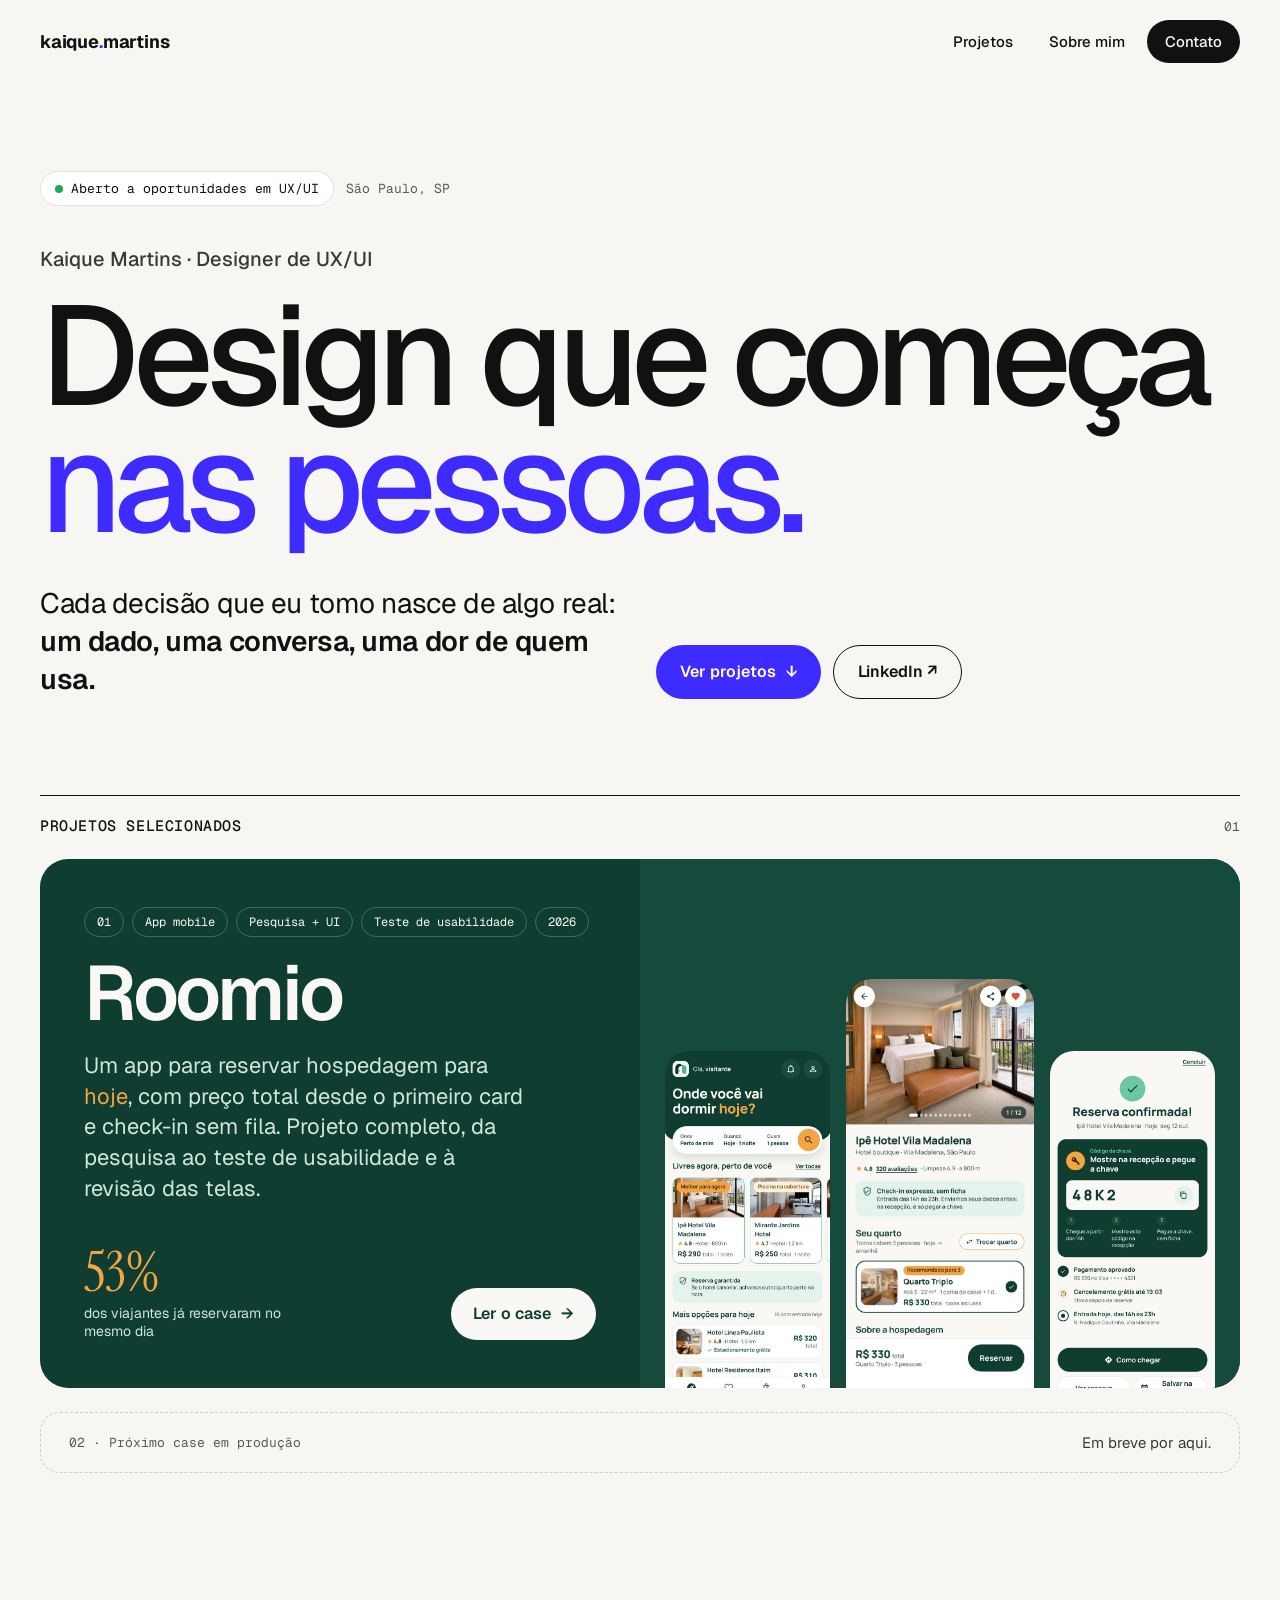
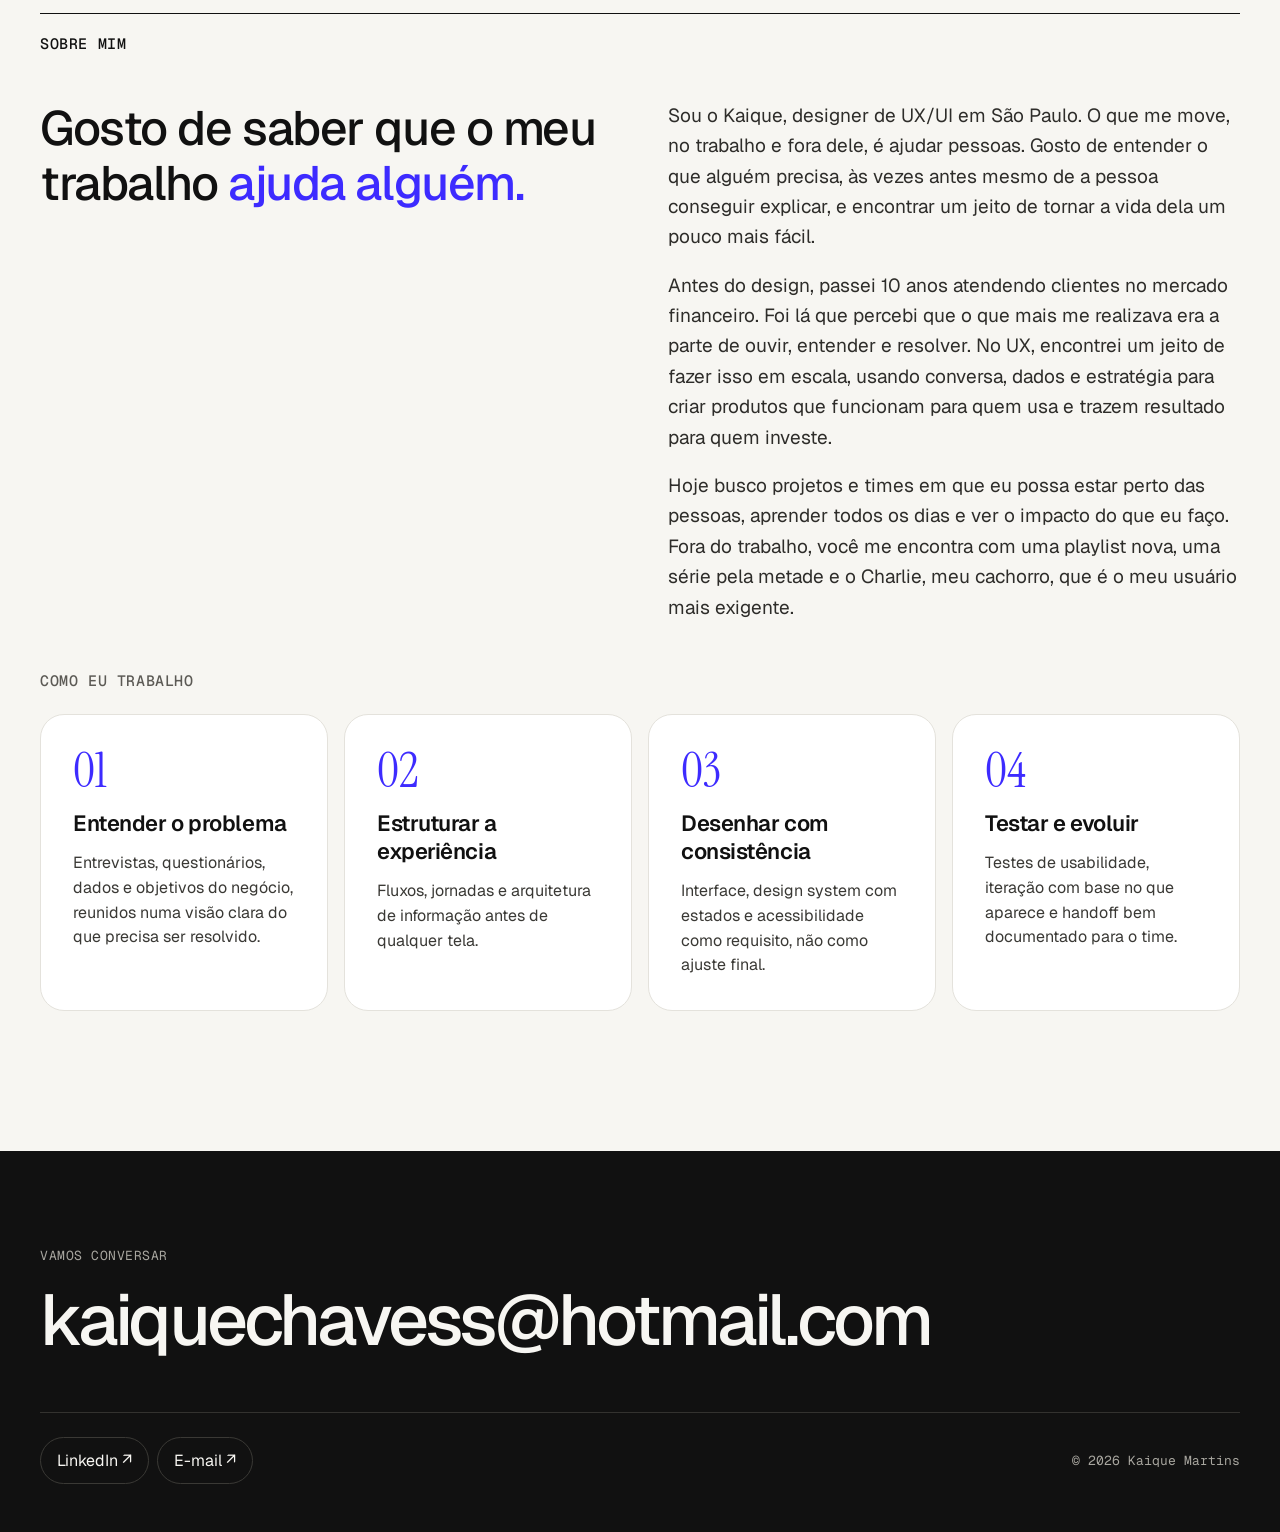
==== index.html @ 99b92dc2 "Tom mais profissional no case Roomio e no card do projeto Co-Authored-By: Claude Opus 5.5 <noreply@a" ====
<!doctype html>
<html lang="pt-BR">
<head>
<meta charset="utf-8">
<meta name="viewport" content="width=device-width, initial-scale=1">
<title>Kaique Martins — Designer de UX/UI</title>
<meta name="description" content="Portfólio de Kaique Martins, designer de UX/UI em São Paulo. Design que começa nas pessoas.">
<meta property="og:title" content="Kaique Martins — Designer de UX/UI">
<meta property="og:description" content="Portfólio de Kaique Martins, designer de UX/UI em São Paulo. Design que começa nas pessoas.">
<meta property="og:type" content="website">
<link rel="icon" href="favicon.svg" type="image/svg+xml">
<link rel="preconnect" href="https://fonts.googleapis.com">
<link href="https://fonts.googleapis.com/css2?family=Instrument+Serif:ital@0;1&amp;family=Geist:wght@400;500;600;700&amp;family=Geist+Mono:wght@400;500&amp;display=swap" rel="stylesheet">
<style>
html{scroll-behavior:smooth}body{margin:0;background:#F7F6F2}
html{scroll-behavior:smooth}a{color:#111111}a:hover{color:#3D2BFF}
@media (max-width:640px){
[style*="max-width: 1200px"]{padding-left:20px!important;padding-right:20px!important}
[style*="minmax("]{grid-template-columns:minmax(0,1fr)!important}
[style*="gap: 56px"]{gap:28px!important}
}
@media (max-width:640px){
section[style*="padding: 88px 32px 96px"]{padding-top:48px!important;padding-bottom:64px!important;gap:32px!important}
section[style*="padding: 140px 32px 0"]{padding-top:88px!important}
footer[style*="margin-top: 140px"]{margin-top:88px!important;padding:72px 20px 40px!important}
a[href="roomio.html"]>div:first-child{padding:32px 24px!important;gap:32px!important}
a[href="roomio.html"]>div:last-child{min-height:0!important;padding:32px 12px 0!important;gap:8px!important}
a[href="roomio.html"]>div:last-child img{width:31%!important;max-width:none!important;border-radius:18px 18px 0 0!important}
a[href="roomio.html"]>div:last-child img:nth-child(2){width:35%!important}
a[href^="mailto"][style*="clamp(30px"]{font-size:clamp(18px,5.8vw,40px)!important;overflow-wrap:normal!important;word-break:normal!important}
ol>li[style*="padding: 32px"]{padding:24px!important}
}
</style>
</head>
<body>
<div style="font-family: 'Geist', system-ui, sans-serif; color: #111111; background: #F7F6F2; min-height: 100vh">

<header style="max-width: 1200px; margin: 0 auto; padding: 20px 32px; display: flex; flex-wrap: wrap; gap: 16px; justify-content: space-between; align-items: center">
<a href="#" style="text-decoration: none; font-weight: 700; font-size: 18px; letter-spacing: -0.01em">kaique<span style="color: #3D2BFF">.</span>martins</a>
<nav aria-label="Principal" style="display: flex; flex-wrap: wrap; gap: 8px; font-size: 15px; font-weight: 500">
<a href="#projetos" style="text-decoration: none; padding: 12px 14px">Projetos</a>
<a href="#sobre" style="text-decoration: none; padding: 12px 14px">Sobre mim</a>
<a href="#contato" style="text-decoration: none; padding: 12px 18px; border-radius: 999px; background: #111111; color: #F7F6F2">Contato</a>
</nav>
</header>

<section style="max-width: 1200px; margin: 0 auto; padding: 88px 32px 96px; display: flex; flex-direction: column; gap: 40px">
<div style="display: flex; flex-wrap: wrap; gap: 12px; align-items: center">
<span style="display: inline-flex; align-items: center; gap: 8px; font-family: 'Geist Mono', monospace; font-size: 13px; padding: 8px 14px; border-radius: 999px; background: #FFFFFF; border: 1px solid #E4E2DC"><span aria-hidden="true" style="width: 8px; height: 8px; border-radius: 50%; background: #1FA45B"></span>Aberto a oportunidades em UX/UI</span>
<span style="font-family: 'Geist Mono', monospace; font-size: 13px; color: #5C5A55">São Paulo, SP</span>
</div>
<div style="display: flex; flex-direction: column; gap: 20px">
<p style="margin: 0; font-size: 20px; font-weight: 500; color: #3A3935">Kaique Martins · Designer de UX/UI</p>
<h1 style="margin: 0; font-weight: 500; font-size: clamp(60px, 11vw, 156px); line-height: 0.9; letter-spacing: -0.055em">Design que começa <span style="color: #3D2BFF">nas pessoas.</span></h1>
</div>
<div style="display: grid; grid-template-columns: repeat(auto-fit, minmax(300px, 1fr)); gap: 32px; align-items: end">
<p style="margin: 0; font-size: clamp(22px, 2.2vw, 28px); line-height: 1.35; letter-spacing: -0.015em; color: #111111; max-width: 640px">Cada decisão que eu tomo nasce de algo real: <strong style="font-weight: 600">um dado, uma conversa, uma dor de quem usa.</strong></p>
<div style="display: flex; flex-wrap: wrap; gap: 12px; justify-content: flex-start">
<a href="#projetos" style="display: inline-flex; align-items: center; gap: 10px; min-height: 52px; padding: 0 24px; border-radius: 999px; background: #3D2BFF; color: #FFFFFF; text-decoration: none; font-weight: 600">Ver projetos <span aria-hidden="true">↓</span></a>
<a href="https://www.linkedin.com/in/kaique-martinss" target="_blank" rel="noopener" style="display: inline-flex; align-items: center; min-height: 52px; padding: 0 24px; border-radius: 999px; border: 1px solid #111111; text-decoration: none; font-weight: 600">LinkedIn ↗</a>
</div>
</div>
</section>

<section id="projetos" style="max-width: 1200px; margin: 0 auto; padding: 0 32px; display: flex; flex-direction: column; gap: 24px">
<div style="display: flex; flex-wrap: wrap; gap: 16px; justify-content: space-between; align-items: baseline; border-top: 1px solid #111111; padding-top: 20px">
<h2 style="margin: 0; font-size: 15px; font-family: 'Geist Mono', monospace; font-weight: 500; letter-spacing: 0.04em; text-transform: uppercase">Projetos selecionados</h2>
<span style="font-family: 'Geist Mono', monospace; font-size: 13px; color: #5C5A55">01</span>
</div>

<a href="roomio.html" aria-label="Abrir estudo de caso do Roomio" style="display: grid; grid-template-columns: repeat(auto-fit, minmax(320px, 1fr)); gap: 0; text-decoration: none; color: #FAF8F4; background: #0F3D32; border-radius: 28px; overflow: hidden">
<div style="padding: 48px 44px; display: flex; flex-direction: column; justify-content: space-between; gap: 40px">
<div style="display: flex; flex-direction: column; gap: 20px">
<div style="display: flex; flex-wrap: wrap; gap: 8px; font-family: 'Geist Mono', monospace; font-size: 12px">
<span style="padding: 6px 12px; border-radius: 999px; border: 1px solid #3F6E61">01</span>
<span style="padding: 6px 12px; border-radius: 999px; border: 1px solid #3F6E61">App mobile</span>
<span style="padding: 6px 12px; border-radius: 999px; border: 1px solid #3F6E61">Pesquisa + UI</span>
<span style="padding: 6px 12px; border-radius: 999px; border: 1px solid #3F6E61">Teste de usabilidade</span>
<span style="padding: 6px 12px; border-radius: 999px; border: 1px solid #3F6E61">2026</span>
</div>
<h3 style="margin: 0; font-size: clamp(48px, 6vw, 80px); font-weight: 600; letter-spacing: -0.04em; line-height: 0.95">Roomio</h3>
<p style="margin: 0; font-size: 22px; line-height: 1.4; color: #CFE6DC; max-width: 440px">Um app para reservar hospedagem para <span style="color: #F2A541">hoje</span>, com preço total desde o primeiro card e check-in sem fila. Projeto completo, da pesquisa ao teste de usabilidade e à revisão das telas.</p>
</div>
<div style="display: flex; flex-wrap: wrap; gap: 32px; align-items: flex-end; justify-content: space-between">
<div style="display: flex; flex-direction: column; gap: 4px"><span style="font-family: 'Instrument Serif', Georgia, serif; font-size: 56px; line-height: 1; color: #F2A541">53%</span><span style="font-size: 14px; color: #CFE6DC; max-width: 200px">dos viajantes já reservaram no mesmo dia</span></div>
<span style="display: inline-flex; align-items: center; gap: 10px; min-height: 52px; padding: 0 22px; border-radius: 999px; background: #FAF8F4; color: #0F3D32; font-weight: 600">Ler o case <span aria-hidden="true">→</span></span>
</div>
</div>
<div style="background: #164A3D; padding: 40px 24px 0; display: flex; gap: 16px; justify-content: center; align-items: flex-end; min-height: 460px">
<img src="assets/v3/home.jpg" alt="" style="width: 30%; max-width: 180px; aspect-ratio: 248 / 540; object-fit: cover; object-position: top; border-radius: 24px 24px 0 0; transform: translateY(24px)">
<img src="assets/v3/detalhe-topo.jpg" alt="" style="width: 34%; max-width: 210px; aspect-ratio: 248 / 540; object-fit: cover; object-position: top; border-radius: 26px 26px 0 0">
<img src="assets/v3/confirmada.jpg" alt="" style="width: 30%; max-width: 180px; aspect-ratio: 248 / 540; object-fit: cover; object-position: top; border-radius: 24px 24px 0 0; transform: translateY(24px)">
</div>
</a>

<div style="display: flex; flex-wrap: wrap; gap: 16px; justify-content: space-between; align-items: center; border: 1px dashed #CFCCC3; border-radius: 20px; padding: 20px 28px">
<span style="font-family: 'Geist Mono', monospace; font-size: 13px; color: #5C5A55">02 · Próximo case em produção</span>
<span style="font-size: 15px; color: #3A3935">Em breve por aqui.</span>
</div>
</section>

<section id="sobre" style="max-width: 1200px; margin: 0 auto; padding: 140px 32px 0; display: flex; flex-direction: column; gap: 48px">
<div style="display: flex; flex-wrap: wrap; gap: 16px; justify-content: space-between; align-items: baseline; border-top: 1px solid #111111; padding-top: 20px">
<h2 style="margin: 0; font-size: 15px; font-family: 'Geist Mono', monospace; font-weight: 500; letter-spacing: 0.04em; text-transform: uppercase">Sobre mim</h2>
</div>
<div style="display: grid; grid-template-columns: repeat(auto-fit, minmax(320px, 1fr)); gap: 56px; align-items: start">
<p style="margin: 0; font-size: clamp(30px, 3.8vw, 48px); line-height: 1.15; letter-spacing: -0.03em; font-weight: 500">Gosto de saber que o meu trabalho <span style="color: #3D2BFF">ajuda alguém.</span></p>
<div style="display: flex; flex-direction: column; gap: 18px; font-size: 19px; line-height: 1.6; color: #2E2D2A">
<p style="margin: 0">Sou o Kaique, designer de UX/UI em São Paulo. O que me move, no trabalho e fora dele, é ajudar pessoas. Gosto de entender o que alguém precisa, às vezes antes mesmo de a pessoa conseguir explicar, e encontrar um jeito de tornar a vida dela um pouco mais fácil.</p>
<p style="margin: 0">Antes do design, passei 10 anos atendendo clientes no mercado financeiro. Foi lá que percebi que o que mais me realizava era a parte de ouvir, entender e resolver. No UX, encontrei um jeito de fazer isso em escala, usando conversa, dados e estratégia para criar produtos que funcionam para quem usa e trazem resultado para quem investe.</p>
<p style="margin: 0">Hoje busco projetos e times em que eu possa estar perto das pessoas, aprender todos os dias e ver o impacto do que eu faço. Fora do trabalho, você me encontra com uma playlist nova, uma série pela metade e o Charlie, meu cachorro, que é o meu usuário mais exigente.</p>
</div>
</div>
<div style="display: flex; flex-direction: column; gap: 24px">
<h3 style="margin: 0; font-size: 15px; font-family: 'Geist Mono', monospace; font-weight: 500; letter-spacing: 0.04em; text-transform: uppercase; color: #5C5A55">Como eu trabalho</h3>
<ol style="margin: 0; padding: 0; list-style: none; display: grid; grid-template-columns: repeat(auto-fit, minmax(240px, 1fr)); gap: 16px">
<li style="background: #FFFFFF; border: 1px solid #E4E2DC; border-radius: 24px; padding: 32px; display: flex; flex-direction: column; gap: 14px">
<span style="font-family: 'Instrument Serif', Georgia, serif; font-size: 48px; line-height: 1; color: #3D2BFF">01</span>
<h3 style="margin: 0; font-size: 22px; font-weight: 600; letter-spacing: -0.02em">Entender o problema</h3>
<p style="margin: 0; color: #3A3935; line-height: 1.55">Entrevistas, questionários, dados e objetivos do negócio, reunidos numa visão clara do que precisa ser resolvido.</p>
</li>
<li style="background: #FFFFFF; border: 1px solid #E4E2DC; border-radius: 24px; padding: 32px; display: flex; flex-direction: column; gap: 14px">
<span style="font-family: 'Instrument Serif', Georgia, serif; font-size: 48px; line-height: 1; color: #3D2BFF">02</span>
<h3 style="margin: 0; font-size: 22px; font-weight: 600; letter-spacing: -0.02em">Estruturar a experiência</h3>
<p style="margin: 0; color: #3A3935; line-height: 1.55">Fluxos, jornadas e arquitetura de informação antes de qualquer tela.</p>
</li>
<li style="background: #FFFFFF; border: 1px solid #E4E2DC; border-radius: 24px; padding: 32px; display: flex; flex-direction: column; gap: 14px">
<span style="font-family: 'Instrument Serif', Georgia, serif; font-size: 48px; line-height: 1; color: #3D2BFF">03</span>
<h3 style="margin: 0; font-size: 22px; font-weight: 600; letter-spacing: -0.02em">Desenhar com consistência</h3>
<p style="margin: 0; color: #3A3935; line-height: 1.55">Interface, design system com estados e acessibilidade como requisito, não como ajuste final.</p>
</li>
<li style="background: #FFFFFF; border: 1px solid #E4E2DC; border-radius: 24px; padding: 32px; display: flex; flex-direction: column; gap: 14px">
<span style="font-family: 'Instrument Serif', Georgia, serif; font-size: 48px; line-height: 1; color: #3D2BFF">04</span>
<h3 style="margin: 0; font-size: 22px; font-weight: 600; letter-spacing: -0.02em">Testar e evoluir</h3>
<p style="margin: 0; color: #3A3935; line-height: 1.55">Testes de usabilidade, iteração com base no que aparece e handoff bem documentado para o time.</p>
</li>
</ol>
</div>
</section>

<footer id="contato" style="margin-top: 140px; background: #111111; color: #F7F6F2; padding: 96px 32px 48px">
<div style="max-width: 1200px; margin: 0 auto; display: flex; flex-direction: column; gap: 56px">
<div style="display: flex; flex-direction: column; gap: 20px">
<span style="font-family: 'Geist Mono', monospace; font-size: 13px; color: #A8A69F; text-transform: uppercase; letter-spacing: 0.04em">Vamos conversar</span>
<a href="mailto:kaiquechavess@hotmail.com" style="color: #F7F6F2; text-decoration: none; font-size: clamp(30px, 5.6vw, 76px); font-weight: 500; letter-spacing: -0.045em; line-height: 1; overflow-wrap: anywhere">kaiquechavess@hotmail.com</a>
</div>
<div style="display: flex; flex-wrap: wrap; gap: 24px; justify-content: space-between; align-items: center; border-top: 1px solid #33322F; padding-top: 24px">
<nav aria-label="Redes" style="display: flex; flex-wrap: wrap; gap: 8px">
<a href="https://www.linkedin.com/in/kaique-martinss" target="_blank" rel="noopener" style="color: #F7F6F2; text-decoration: none; padding: 12px 16px; border: 1px solid #3A3935; border-radius: 999px">LinkedIn ↗</a>
<a href="mailto:kaiquechavess@hotmail.com" style="color: #F7F6F2; text-decoration: none; padding: 12px 16px; border: 1px solid #3A3935; border-radius: 999px">E-mail ↗</a>
</nav>
<span style="font-family: 'Geist Mono', monospace; font-size: 13px; color: #A8A69F">© 2026 Kaique Martins</span>
</div>
</div>
</footer>
</div>
</body>
</html>
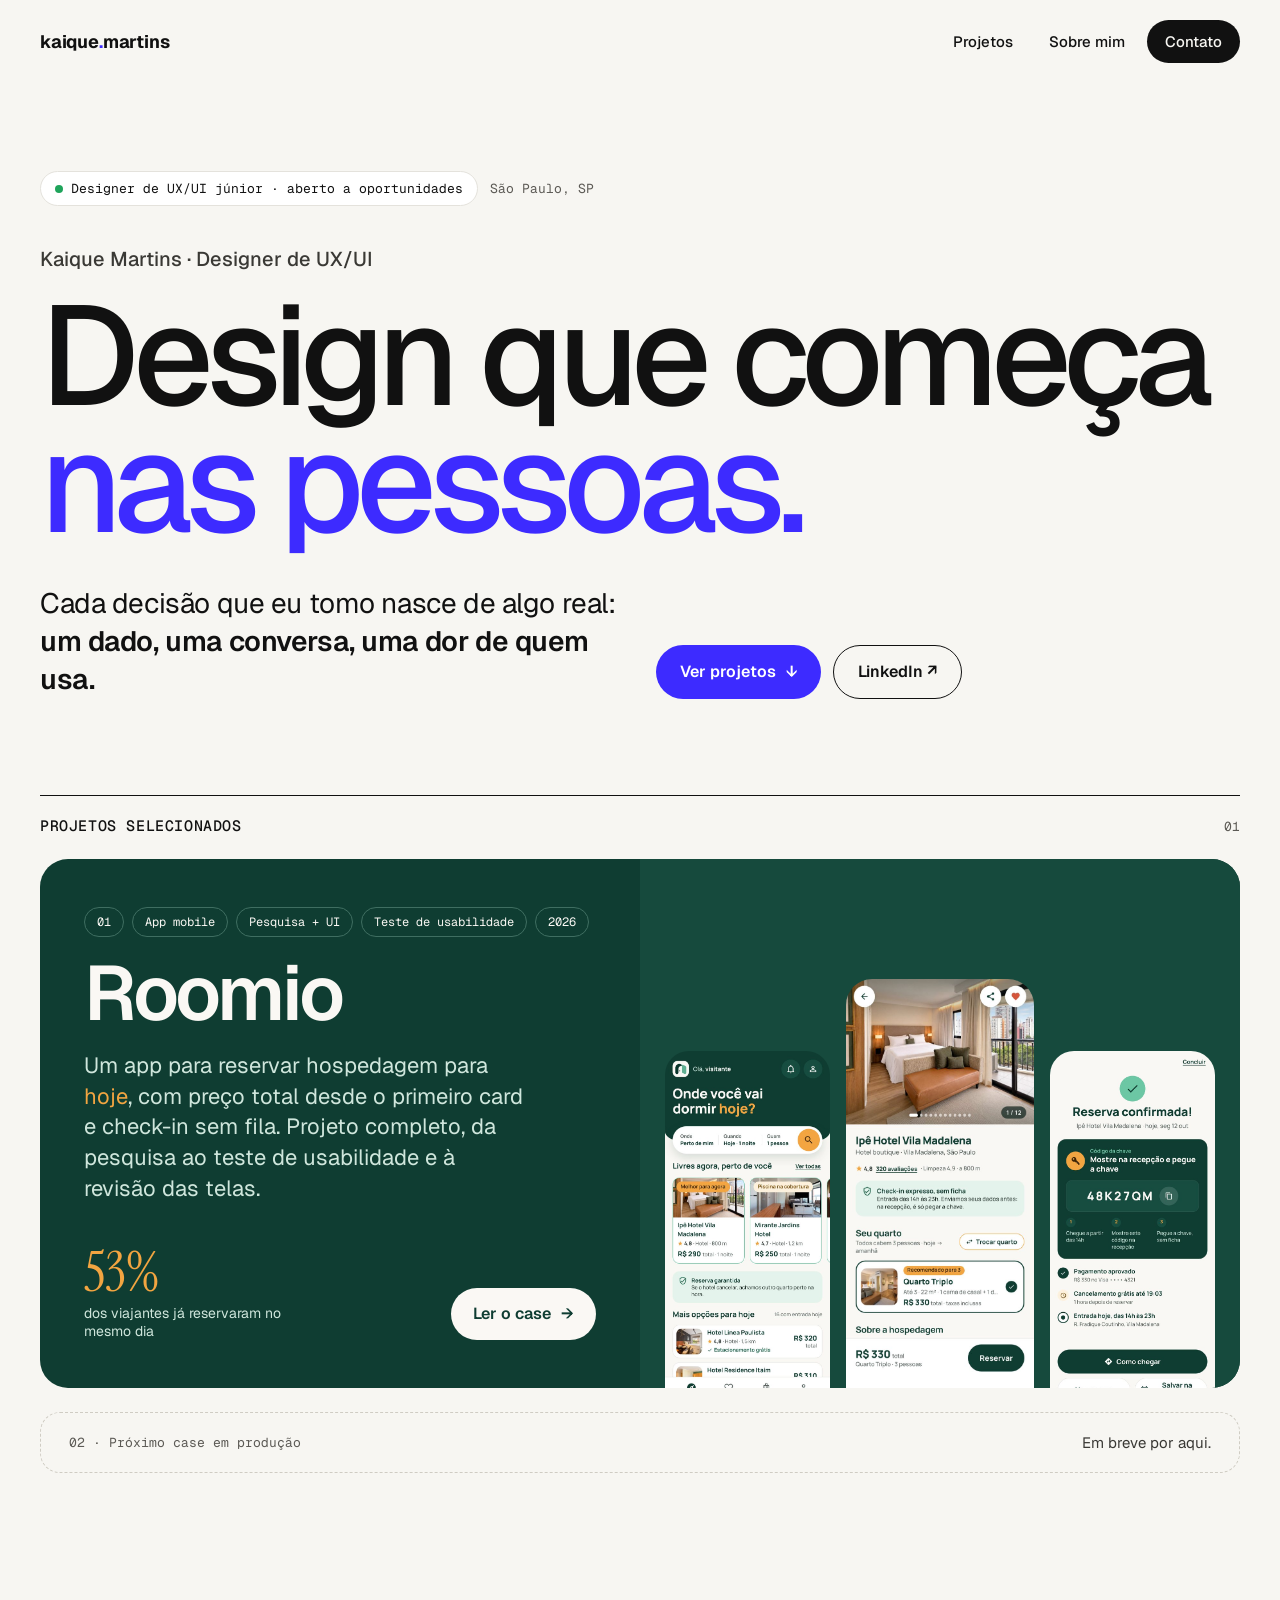
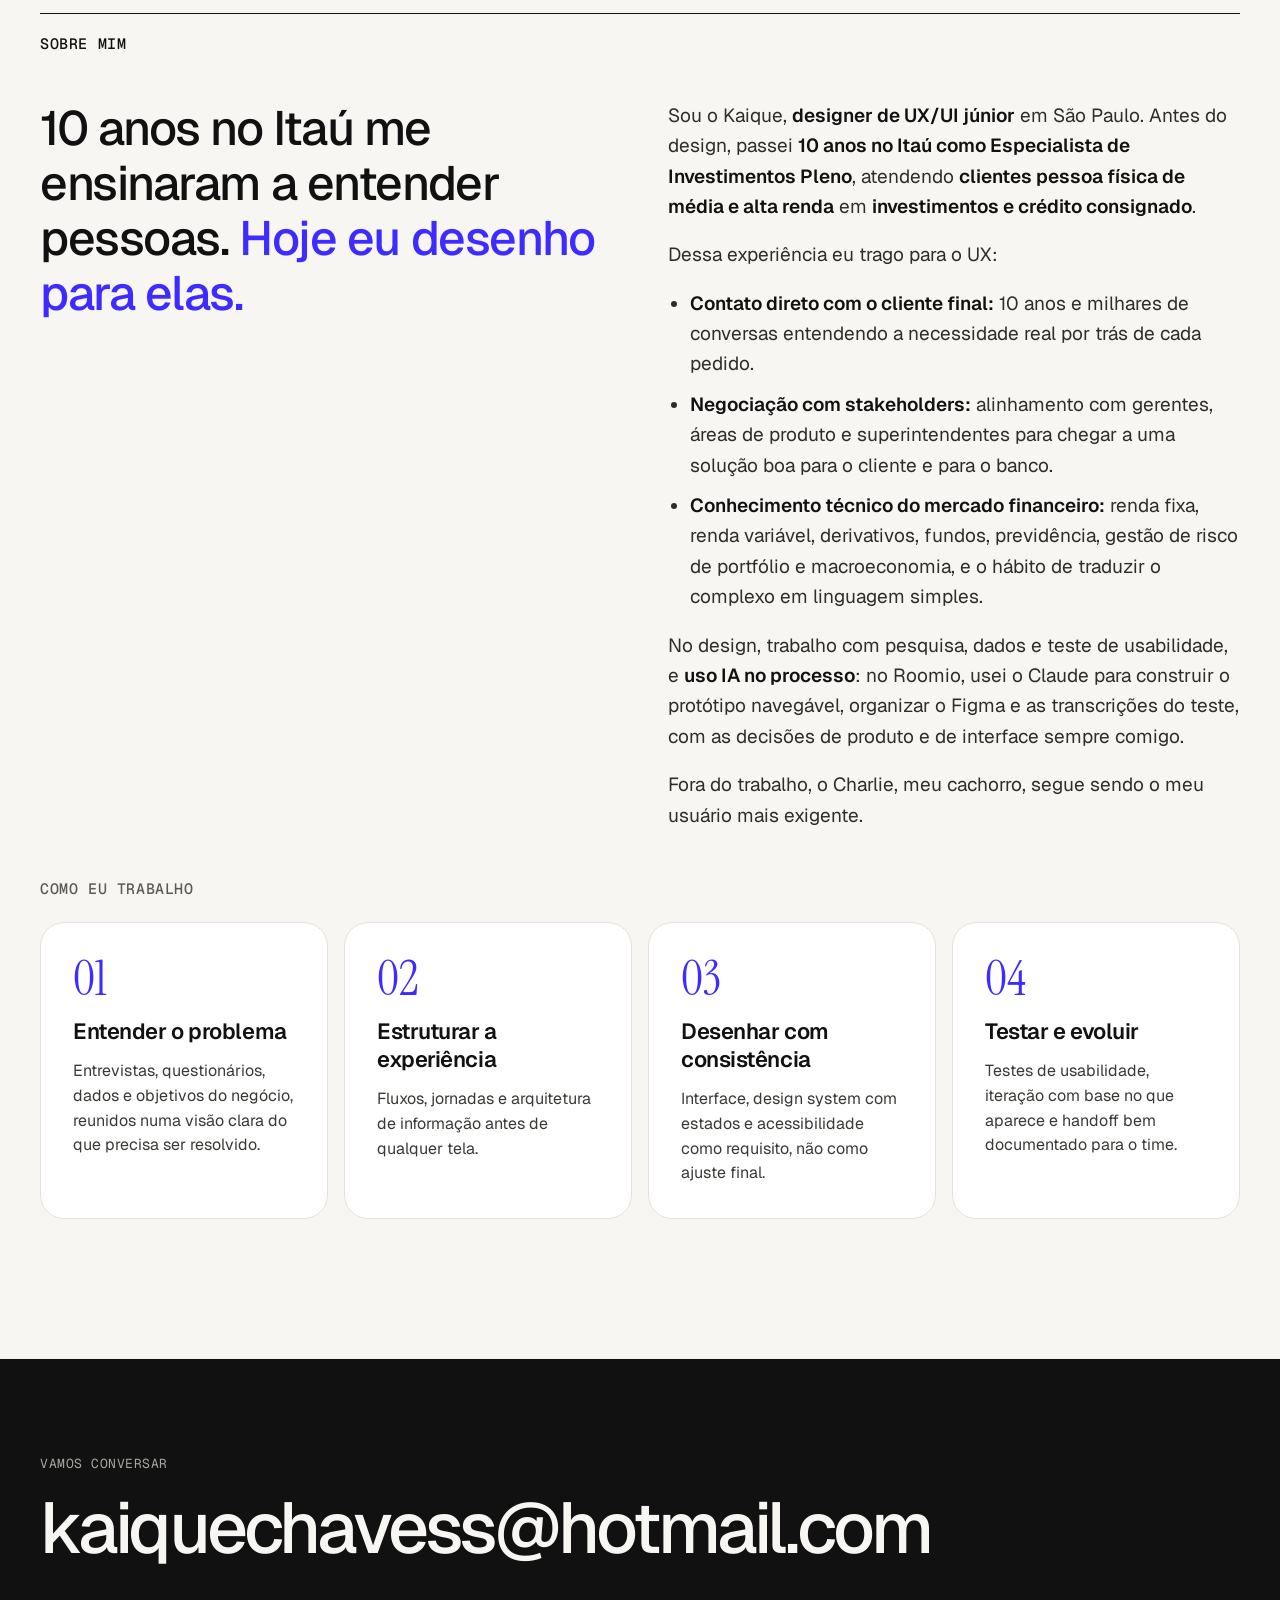
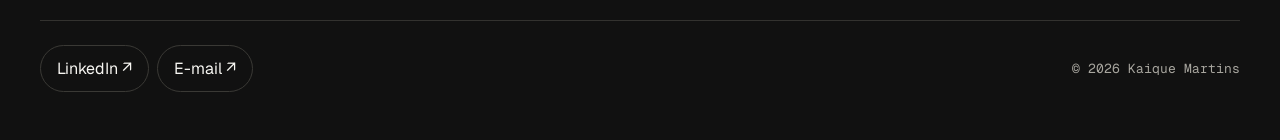
==== commit 0fa7b1d7: "Atualiza Sobre mim e adiciona seção de IA no case do Roomio Aplica o feedback do UX Lead: perfil jún" ====
--- a/index.html
+++ b/index.html
@@ -46,7 +46,7 @@
 
 <section style="max-width: 1200px; margin: 0 auto; padding: 88px 32px 96px; display: flex; flex-direction: column; gap: 40px">
 <div style="display: flex; flex-wrap: wrap; gap: 12px; align-items: center">
-<span style="display: inline-flex; align-items: center; gap: 8px; font-family: 'Geist Mono', monospace; font-size: 13px; padding: 8px 14px; border-radius: 999px; background: #FFFFFF; border: 1px solid #E4E2DC"><span aria-hidden="true" style="width: 8px; height: 8px; border-radius: 50%; background: #1FA45B"></span>Aberto a oportunidades em UX/UI</span>
+<span style="display: inline-flex; align-items: center; gap: 8px; font-family: 'Geist Mono', monospace; font-size: 13px; padding: 8px 14px; border-radius: 999px; background: #FFFFFF; border: 1px solid #E4E2DC"><span aria-hidden="true" style="width: 8px; height: 8px; border-radius: 50%; background: #1FA45B"></span>Designer de UX/UI júnior · aberto a oportunidades</span>
 <span style="font-family: 'Geist Mono', monospace; font-size: 13px; color: #5C5A55">São Paulo, SP</span>
 </div>
 <div style="display: flex; flex-direction: column; gap: 20px">
@@ -104,11 +104,17 @@
 <h2 style="margin: 0; font-size: 15px; font-family: 'Geist Mono', monospace; font-weight: 500; letter-spacing: 0.04em; text-transform: uppercase">Sobre mim</h2>
 </div>
 <div style="display: grid; grid-template-columns: repeat(auto-fit, minmax(320px, 1fr)); gap: 56px; align-items: start">
-<p style="margin: 0; font-size: clamp(30px, 3.8vw, 48px); line-height: 1.15; letter-spacing: -0.03em; font-weight: 500">Gosto de saber que o meu trabalho <span style="color: #3D2BFF">ajuda alguém.</span></p>
+<p style="margin: 0; font-size: clamp(30px, 3.8vw, 48px); line-height: 1.15; letter-spacing: -0.03em; font-weight: 500">10 anos no Itaú me ensinaram a entender pessoas. <span style="color: #3D2BFF">Hoje eu desenho para elas.</span></p>
 <div style="display: flex; flex-direction: column; gap: 18px; font-size: 19px; line-height: 1.6; color: #2E2D2A">
-<p style="margin: 0">Sou o Kaique, designer de UX/UI em São Paulo. O que me move, no trabalho e fora dele, é ajudar pessoas. Gosto de entender o que alguém precisa, às vezes antes mesmo de a pessoa conseguir explicar, e encontrar um jeito de tornar a vida dela um pouco mais fácil.</p>
-<p style="margin: 0">Antes do design, passei 10 anos atendendo clientes no mercado financeiro. Foi lá que percebi que o que mais me realizava era a parte de ouvir, entender e resolver. No UX, encontrei um jeito de fazer isso em escala, usando conversa, dados e estratégia para criar produtos que funcionam para quem usa e trazem resultado para quem investe.</p>
-<p style="margin: 0">Hoje busco projetos e times em que eu possa estar perto das pessoas, aprender todos os dias e ver o impacto do que eu faço. Fora do trabalho, você me encontra com uma playlist nova, uma série pela metade e o Charlie, meu cachorro, que é o meu usuário mais exigente.</p>
+<p style="margin: 0">Sou o Kaique, <strong style="font-weight: 600; color: #111111">designer de UX/UI júnior</strong> em São Paulo. Antes do design, passei <strong style="font-weight: 600; color: #111111">10 anos no Itaú como Especialista de Investimentos Pleno</strong>, atendendo <strong style="font-weight: 600; color: #111111">clientes pessoa física de média e alta renda</strong> em <strong style="font-weight: 600; color: #111111">investimentos e crédito consignado</strong>.</p>
+<p style="margin: 0">Dessa experiência eu trago para o UX:</p>
+<ul style="margin: 0; padding-left: 22px; display: flex; flex-direction: column; gap: 10px">
+<li><strong style="font-weight: 600; color: #111111">Contato direto com o cliente final:</strong> 10 anos e milhares de conversas entendendo a necessidade real por trás de cada pedido.</li>
+<li><strong style="font-weight: 600; color: #111111">Negociação com stakeholders:</strong> alinhamento com gerentes, áreas de produto e superintendentes para chegar a uma solução boa para o cliente e para o banco.</li>
+<li><strong style="font-weight: 600; color: #111111">Conhecimento técnico do mercado financeiro:</strong> renda fixa, renda variável, derivativos, fundos, previdência, gestão de risco de portfólio e macroeconomia, e o hábito de traduzir o complexo em linguagem simples.</li>
+</ul>
+<p style="margin: 0">No design, trabalho com pesquisa, dados e teste de usabilidade, e <strong style="font-weight: 600; color: #111111">uso IA no processo</strong>: no Roomio, usei o Claude para construir o protótipo navegável, organizar o Figma e as transcrições do teste, com as decisões de produto e de interface sempre comigo.</p>
+<p style="margin: 0">Fora do trabalho, o Charlie, meu cachorro, segue sendo o meu usuário mais exigente.</p>
 </div>
 </div>
 <div style="display: flex; flex-direction: column; gap: 24px">
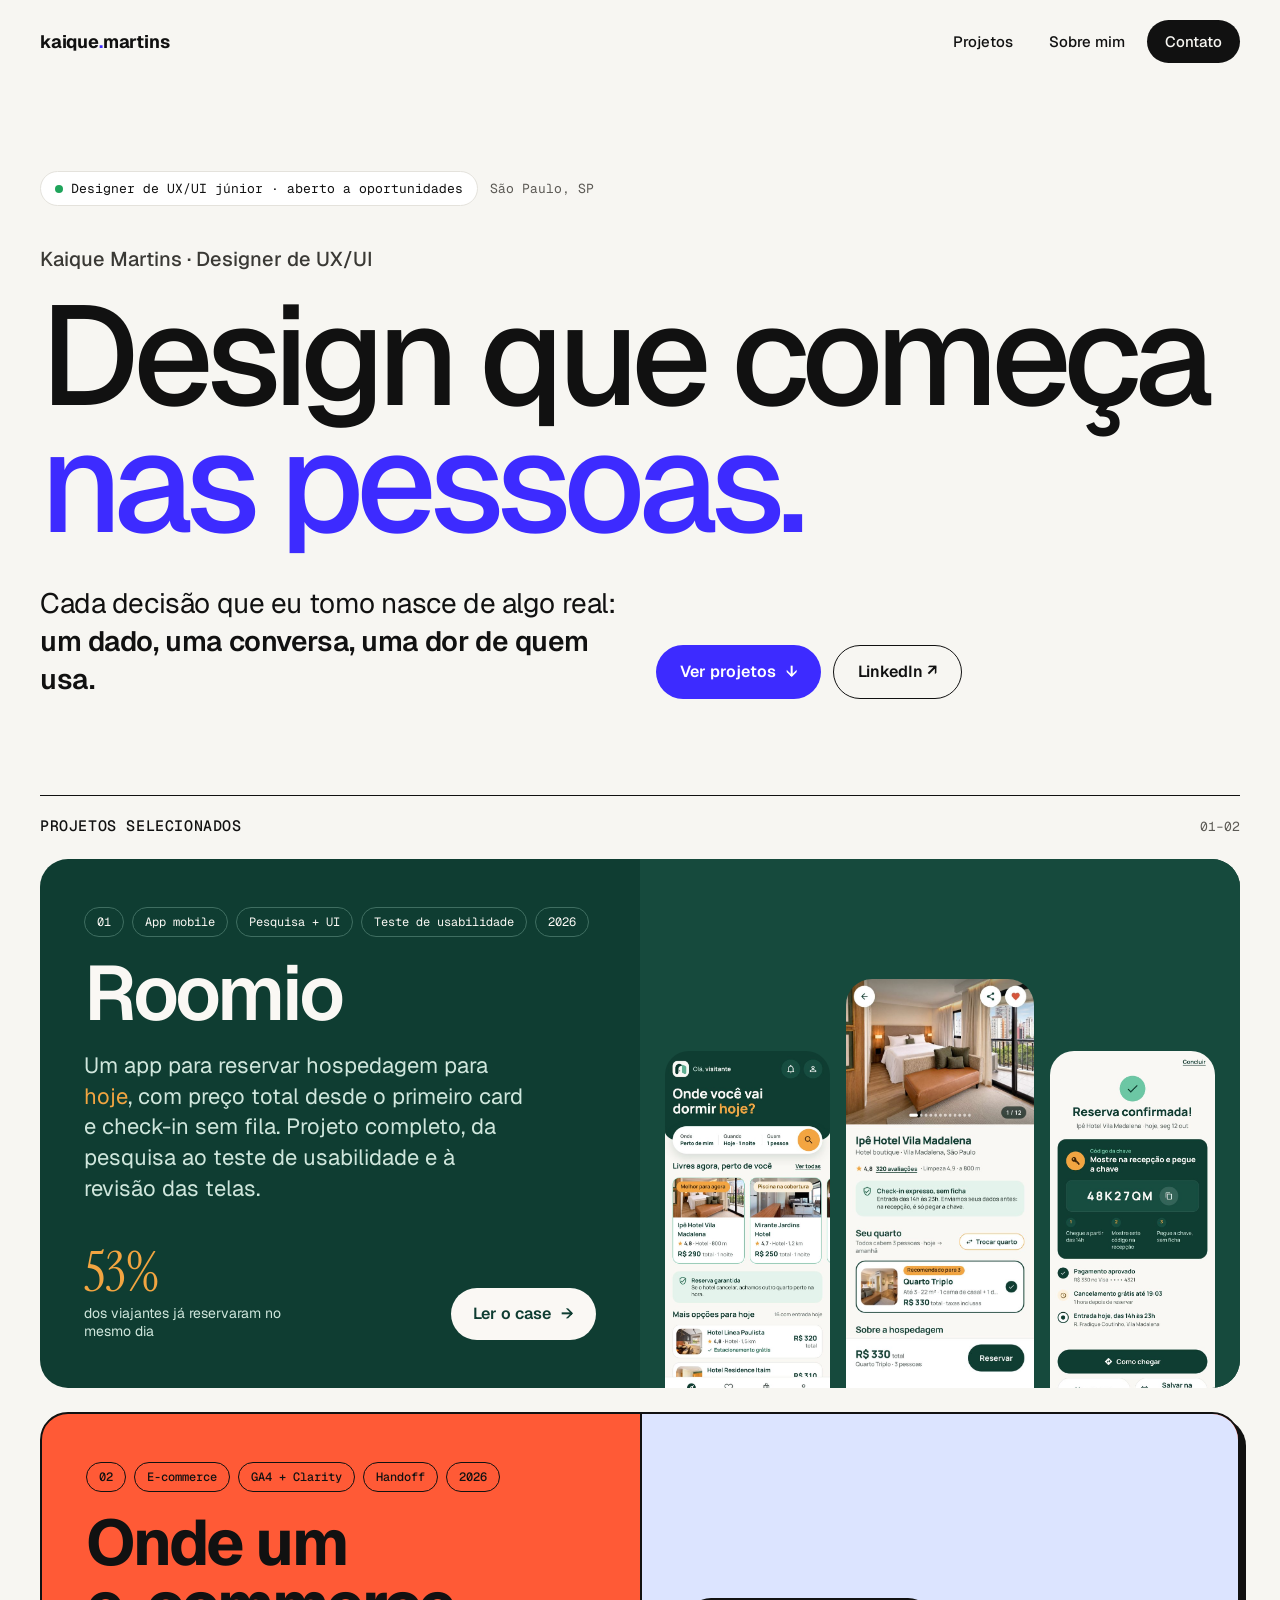
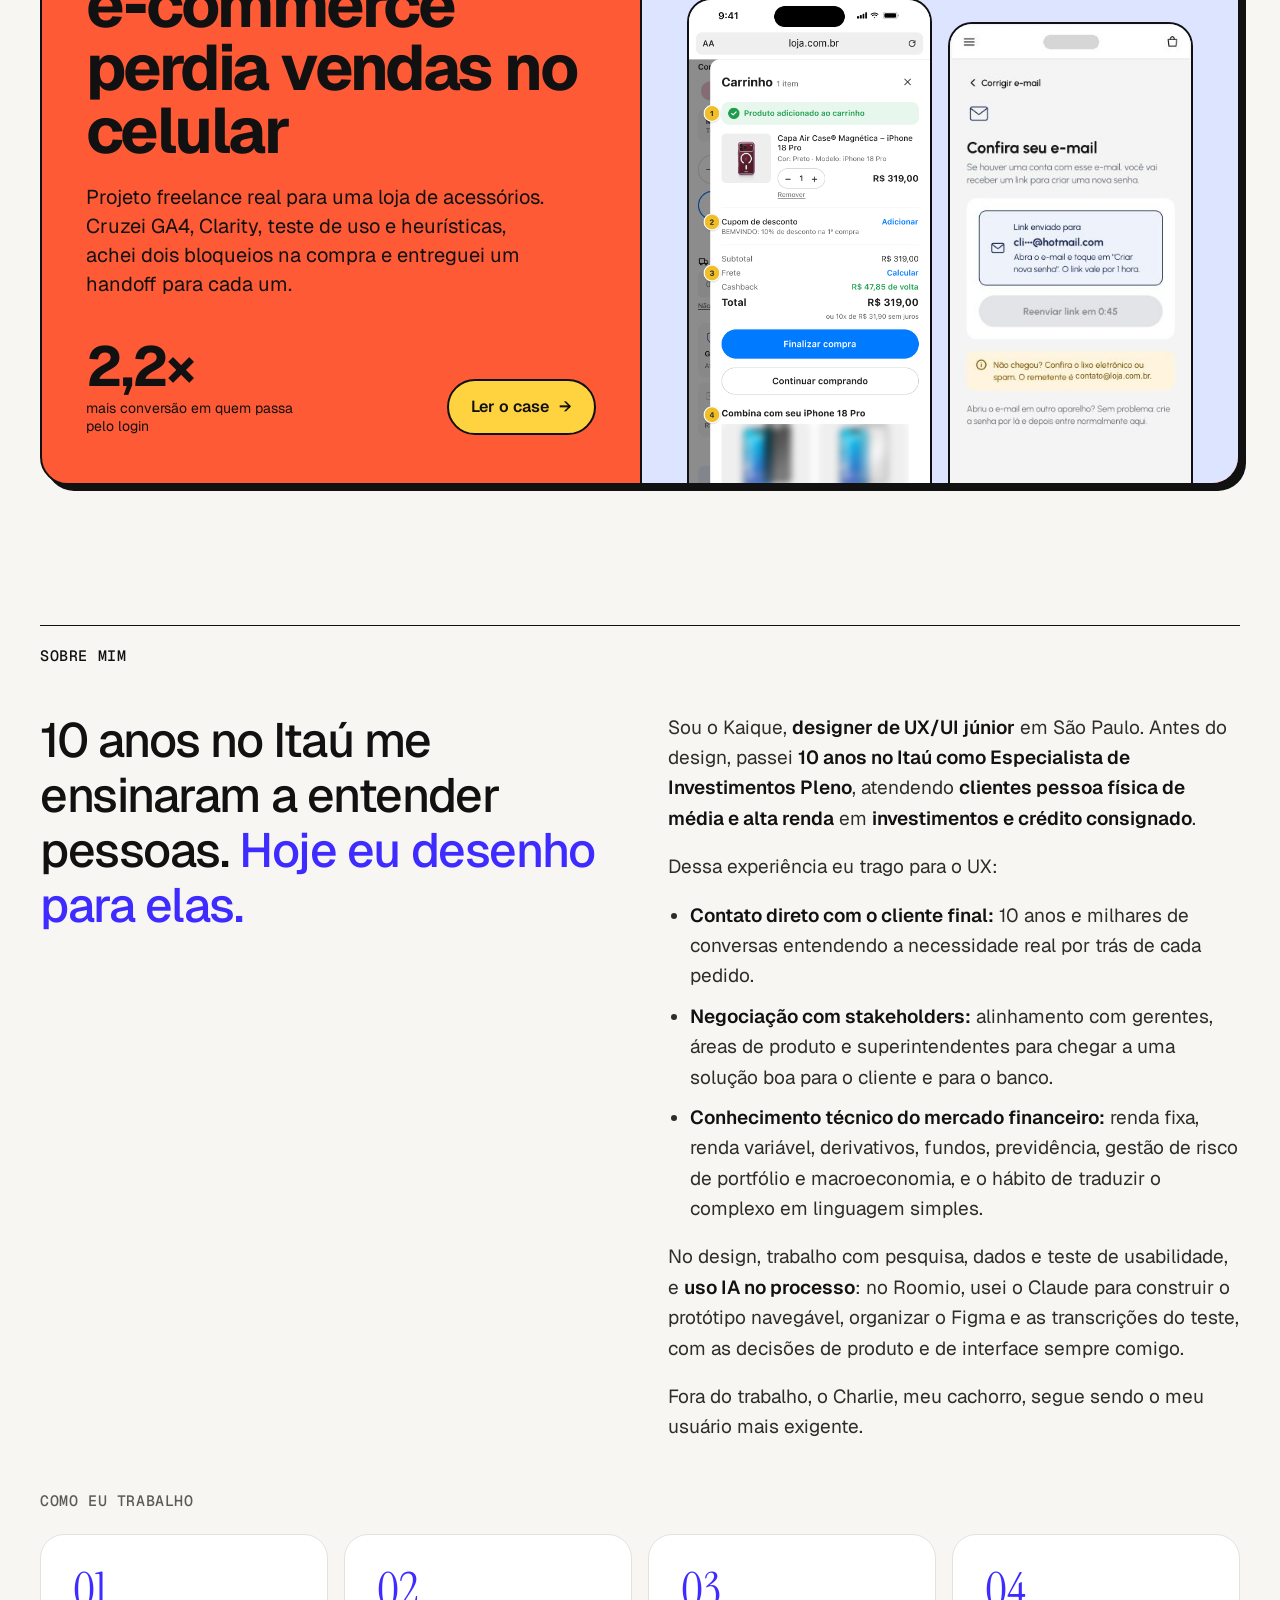
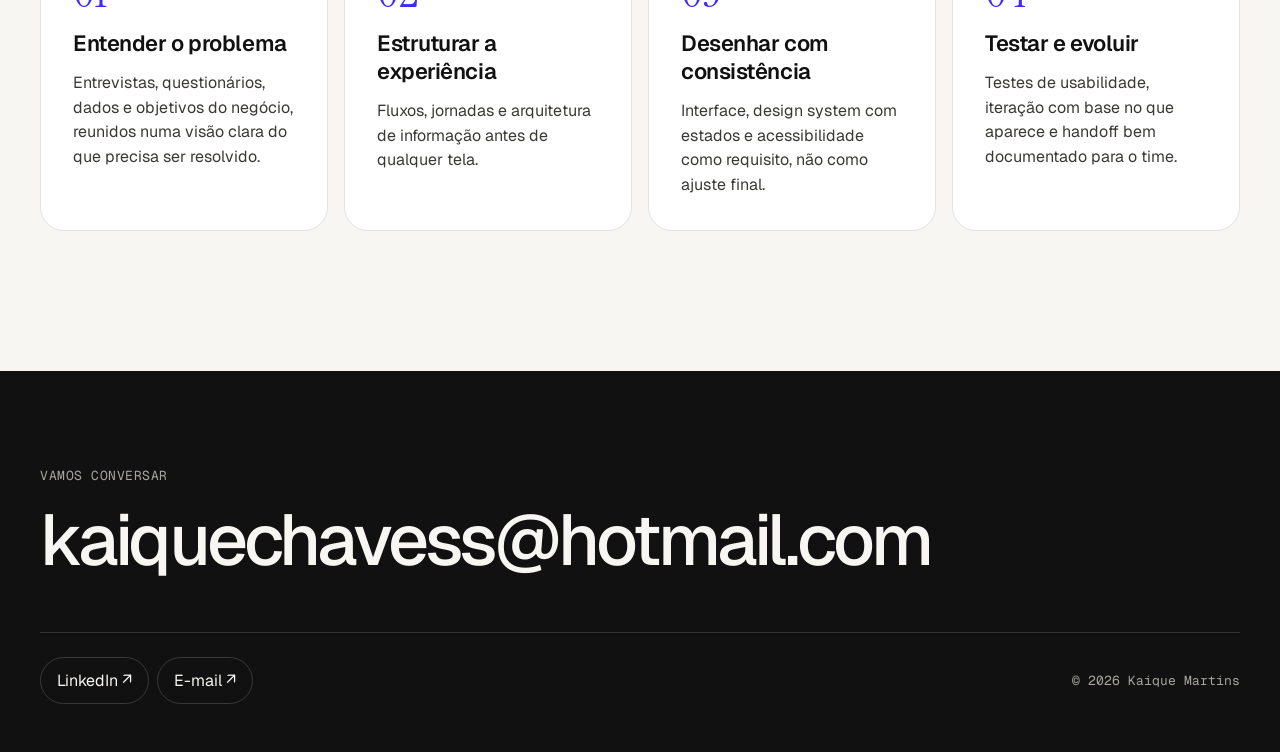
==== commit 21f51b50: "Adiciona Case 02: e-commerce de acessórios Página do case (ecommerce.html), telas com a marca oculta" ====
--- a/index.html
+++ b/index.html
@@ -27,6 +27,8 @@
 a[href="roomio.html"]>div:last-child{min-height:0!important;padding:32px 12px 0!important;gap:8px!important}
 a[href="roomio.html"]>div:last-child img{width:31%!important;max-width:none!important;border-radius:18px 18px 0 0!important}
 a[href="roomio.html"]>div:last-child img:nth-child(2){width:35%!important}
+a[href="ecommerce.html"]>div:first-child{padding:32px 24px!important;gap:32px!important}
+a[href="ecommerce.html"]>div:last-child{min-height:0!important;padding:32px 12px 0!important;border-left:0!important;border-top:2px solid #111111}
 a[href^="mailto"][style*="clamp(30px"]{font-size:clamp(18px,5.8vw,40px)!important;overflow-wrap:normal!important;word-break:normal!important}
 ol>li[style*="padding: 32px"]{padding:24px!important}
 }
@@ -65,7 +67,7 @@
 <section id="projetos" style="max-width: 1200px; margin: 0 auto; padding: 0 32px; display: flex; flex-direction: column; gap: 24px">
 <div style="display: flex; flex-wrap: wrap; gap: 16px; justify-content: space-between; align-items: baseline; border-top: 1px solid #111111; padding-top: 20px">
 <h2 style="margin: 0; font-size: 15px; font-family: 'Geist Mono', monospace; font-weight: 500; letter-spacing: 0.04em; text-transform: uppercase">Projetos selecionados</h2>
-<span style="font-family: 'Geist Mono', monospace; font-size: 13px; color: #5C5A55">01</span>
+<span style="font-family: 'Geist Mono', monospace; font-size: 13px; color: #5C5A55">01–02</span>
 </div>
 
 <a href="roomio.html" aria-label="Abrir estudo de caso do Roomio" style="display: grid; grid-template-columns: repeat(auto-fit, minmax(320px, 1fr)); gap: 0; text-decoration: none; color: #FAF8F4; background: #0F3D32; border-radius: 28px; overflow: hidden">
@@ -93,10 +95,29 @@
 </div>
 </a>
 
-<div style="display: flex; flex-wrap: wrap; gap: 16px; justify-content: space-between; align-items: center; border: 1px dashed #CFCCC3; border-radius: 20px; padding: 20px 28px">
-<span style="font-family: 'Geist Mono', monospace; font-size: 13px; color: #5C5A55">02 · Próximo case em produção</span>
-<span style="font-size: 15px; color: #3A3935">Em breve por aqui.</span>
+<a href="ecommerce.html" aria-label="Abrir estudo de caso do e-commerce de acessórios" style="display: grid; grid-template-columns: repeat(auto-fit, minmax(320px, 1fr)); gap: 0; text-decoration: none; color: #111111; background: #FF5A36; border: 2px solid #111111; border-radius: 28px; overflow: hidden; box-shadow: 6px 6px 0 #111111">
+<div style="padding: 48px 44px; display: flex; flex-direction: column; justify-content: space-between; gap: 40px">
+<div style="display: flex; flex-direction: column; gap: 20px">
+<div style="display: flex; flex-wrap: wrap; gap: 8px; font-family: 'Geist Mono', monospace; font-size: 12px; font-weight: 500">
+<span style="padding: 6px 12px; border-radius: 999px; border: 1.5px solid #111111">02</span>
+<span style="padding: 6px 12px; border-radius: 999px; border: 1.5px solid #111111">E-commerce</span>
+<span style="padding: 6px 12px; border-radius: 999px; border: 1.5px solid #111111">GA4 + Clarity</span>
+<span style="padding: 6px 12px; border-radius: 999px; border: 1.5px solid #111111">Handoff</span>
+<span style="padding: 6px 12px; border-radius: 999px; border: 1.5px solid #111111">2026</span>
 </div>
+<h3 style="margin: 0; font-size: clamp(40px, 5vw, 64px); font-weight: 700; letter-spacing: -0.04em; line-height: 0.98">Onde um e‑commerce perdia vendas no celular</h3>
+<p style="margin: 0; font-size: 20px; line-height: 1.45; max-width: 460px">Projeto freelance real para uma loja de acessórios. Cruzei GA4, Clarity, teste de uso e heurísticas, achei dois bloqueios na compra e entreguei um handoff para cada um.</p>
+</div>
+<div style="display: flex; flex-wrap: wrap; gap: 32px; align-items: flex-end; justify-content: space-between">
+<div style="display: flex; flex-direction: column; gap: 4px"><span style="font-size: 56px; font-weight: 700; letter-spacing: -0.04em; line-height: 1">2,2×</span><span style="font-size: 14px; max-width: 220px">mais conversão em quem passa pelo login</span></div>
+<span style="display: inline-flex; align-items: center; gap: 10px; min-height: 52px; padding: 0 22px; border-radius: 999px; background: #FFD23F; border: 2px solid #111111; color: #111111; font-weight: 600">Ler o case <span aria-hidden="true">→</span></span>
+</div>
+</div>
+<div style="background: #DCE4FF; border-left: 2px solid #111111; padding: 40px 24px 0; display: flex; gap: 16px; justify-content: center; align-items: flex-end; min-height: 460px">
+<img src="assets/ecommerce/adicionado.png" alt="" style="width: 44%; max-width: 250px; aspect-ratio: 430 / 860; object-fit: cover; object-position: top; border: 2px solid #111111; border-bottom: 0; border-radius: 24px 24px 0 0">
+<img src="assets/ecommerce/hero-senha.png" alt="" style="width: 44%; max-width: 250px; aspect-ratio: 430 / 860; object-fit: cover; object-position: top; border: 2px solid #111111; border-bottom: 0; border-radius: 24px 24px 0 0; transform: translateY(24px)">
+</div>
+</a>
 </section>
 
 <section id="sobre" style="max-width: 1200px; margin: 0 auto; padding: 140px 32px 0; display: flex; flex-direction: column; gap: 48px">
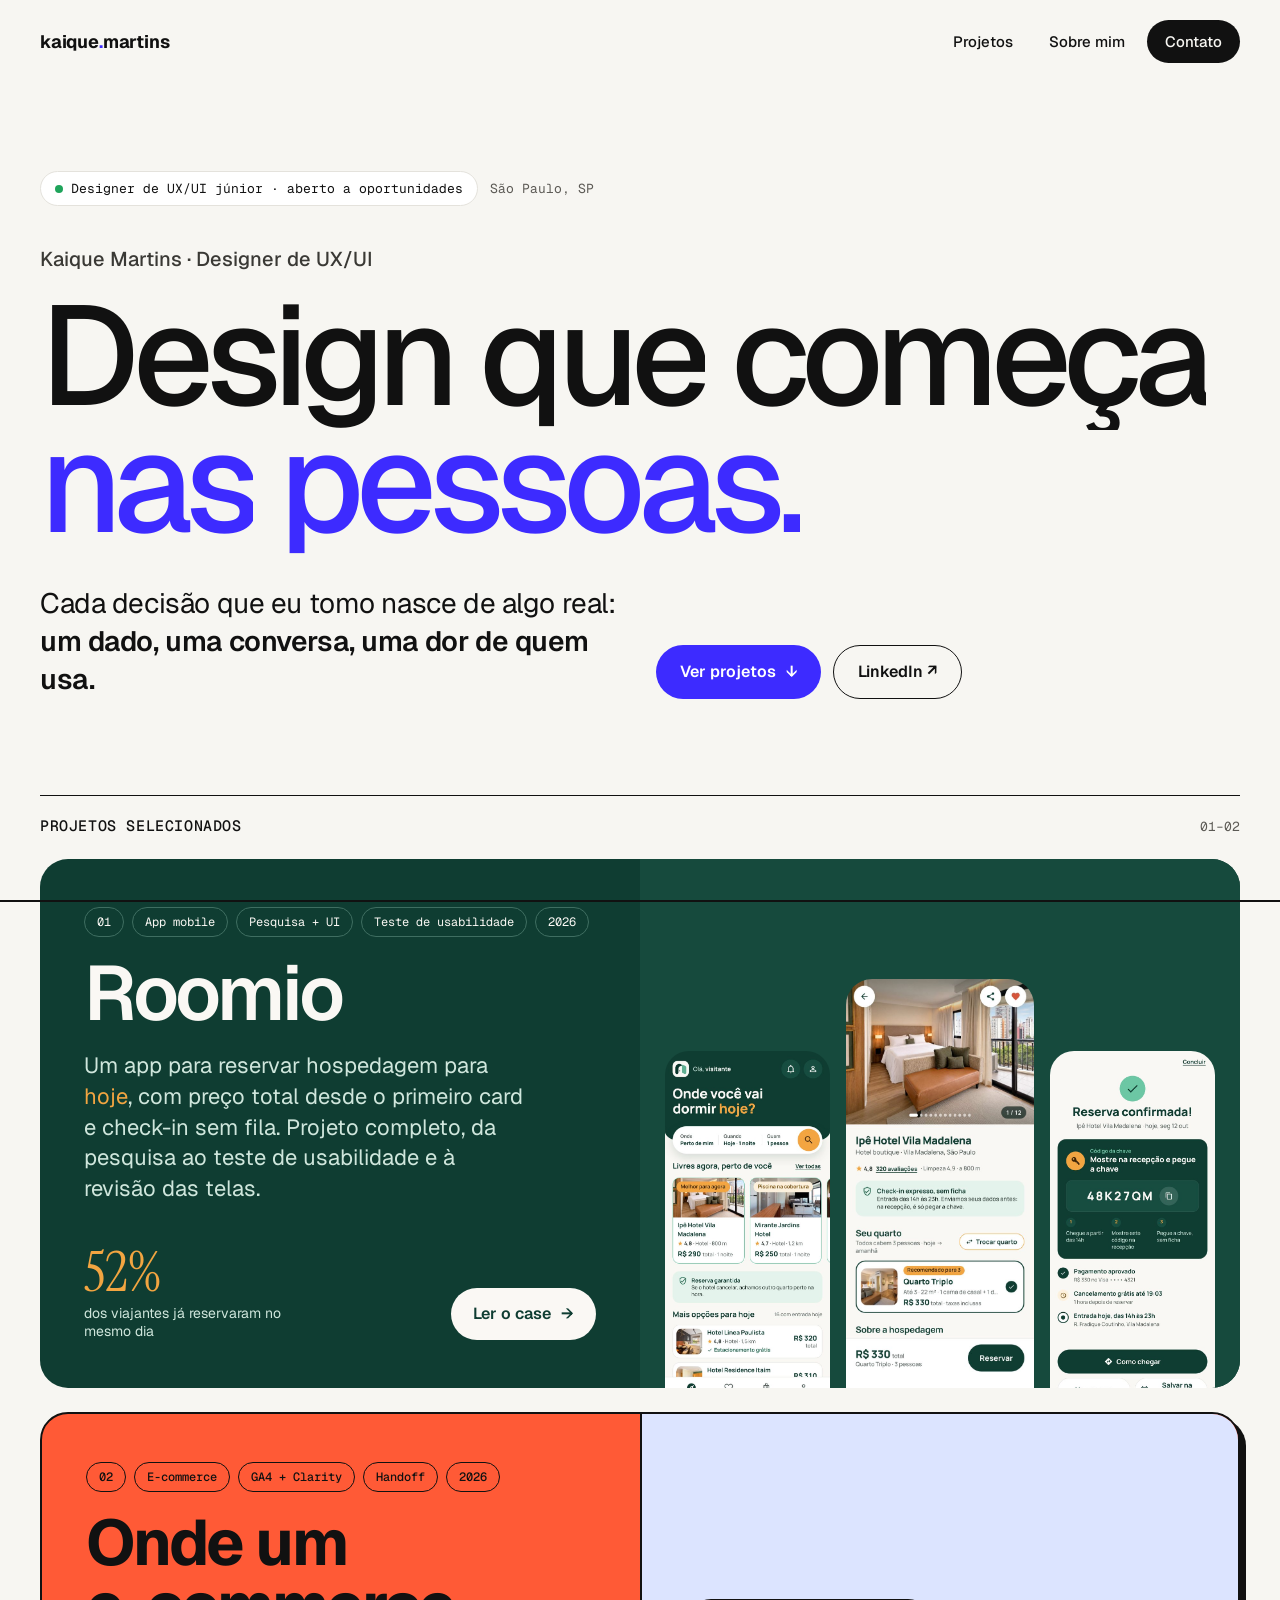
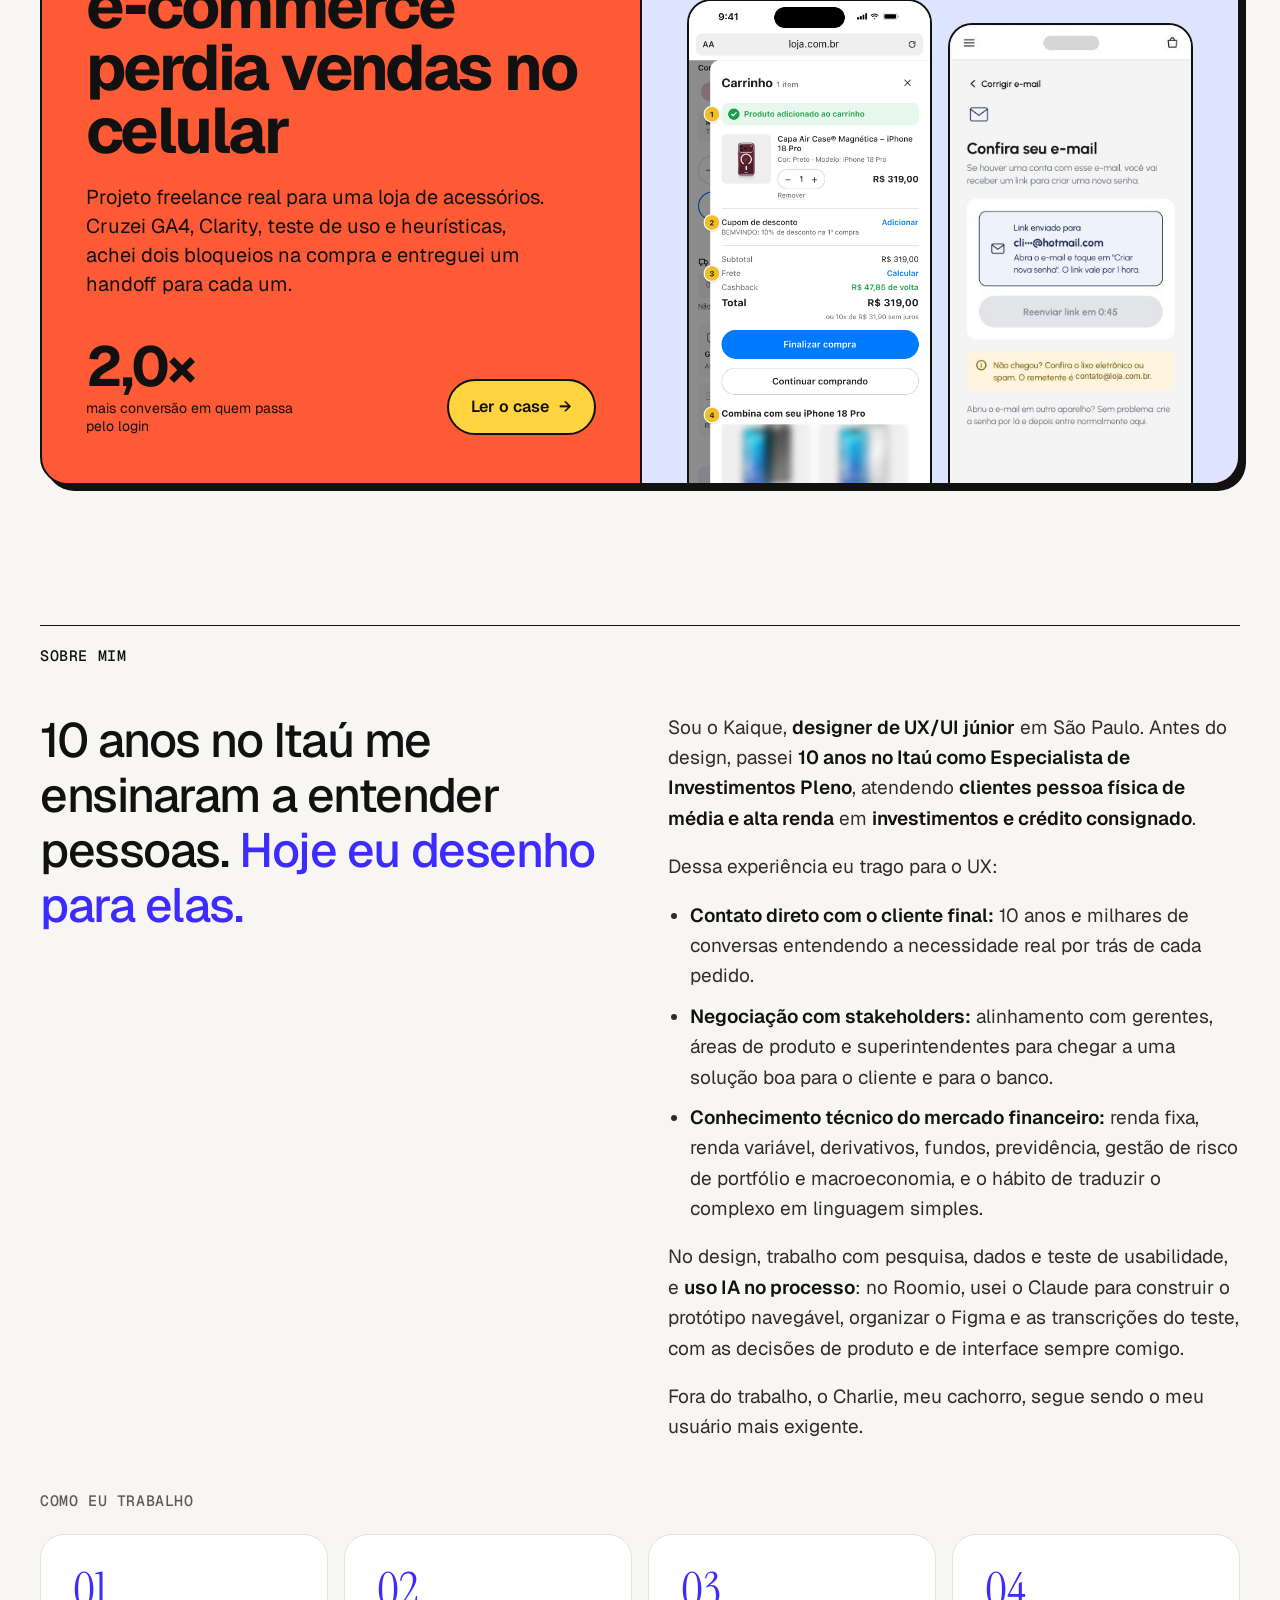
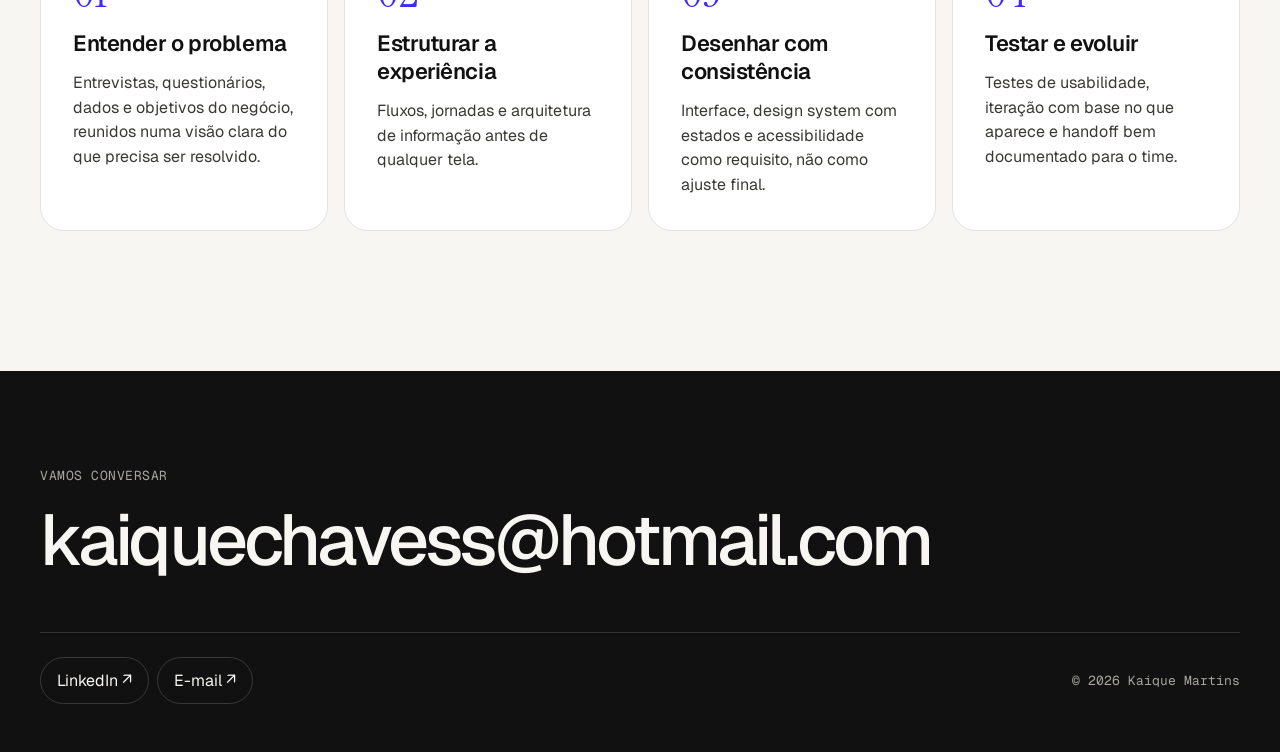
==== commit b03ea00f: "Adiciona efeitos de movimento na home e nos cases Home: entrada do título, revelar ao rolar, cards q" ====
--- a/index.html
+++ b/index.html
@@ -33,6 +33,7 @@
 ol>li[style*="padding: 32px"]{padding:24px!important}
 }
 </style>
+<link rel="stylesheet" href="assets/motion/motion.css">
 </head>
 <body>
 <div style="font-family: 'Geist', system-ui, sans-serif; color: #111111; background: #F7F6F2; min-height: 100vh">
@@ -181,5 +182,7 @@
 </div>
 </footer>
 </div>
+<script>window.FX_ON=["hero","reveal","cards","count","wipe"];</script>
+<script src="assets/motion/motion.js"></script>
 </body>
 </html>
--- a/assets/motion/motion.css
+++ b/assets/motion/motion.css
@@ -0,0 +1,50 @@
+/* Efeitos de movimento do portfólio. Cada efeito liga com uma classe no <html>. */
+
+/* 1. Entrada do título */
+html.fx-hero .fx-word{display:inline-block;overflow:hidden;vertical-align:bottom;padding-bottom:.08em;margin-bottom:-.08em}
+html.fx-hero .fx-word>span{display:inline-block;transform:translateY(105%);transition:transform .9s cubic-bezier(.2,.8,.2,1)}
+html.fx-hero.fx-hero-in .fx-word>span{transform:none}
+html.fx-hero .fx-hero-after{opacity:0;transform:translateY(16px);transition:opacity .6s ease,transform .6s ease}
+html.fx-hero.fx-hero-in .fx-hero-after{opacity:1;transform:none}
+
+/* 2. Revelar ao rolar */
+html.fx-reveal .fx-r{opacity:0;transform:translateY(48px);transition:opacity .8s ease,transform .8s cubic-bezier(.2,.8,.2,1)}
+html.fx-reveal .fx-r.fx-in{opacity:1;transform:none}
+
+/* 3. Cards que reagem */
+html.fx-cards a.fx-card{transition:transform .35s cubic-bezier(.2,.8,.2,1),box-shadow .35s ease;transform:perspective(1200px) rotateX(var(--rx,0deg)) rotateY(var(--ry,0deg));will-change:transform}
+html.fx-cards a.fx-card img{transition:transform .5s cubic-bezier(.2,.8,.2,1)}
+html.fx-cards a.fx-card:hover img:nth-child(1){transform:translate(-10px,4px) rotate(-4deg)!important}
+html.fx-cards a.fx-card:hover img:nth-child(2){transform:translateY(-18px)!important}
+html.fx-cards a.fx-card:hover img:nth-child(3){transform:translate(10px,4px) rotate(4deg)!important}
+html.fx-cards a.fx-card[href="ecommerce.html"]:hover img:nth-child(2){transform:translate(10px,-4px) rotate(3deg)!important}
+html.fx-cards a.fx-card[href="ecommerce.html"]:hover{box-shadow:12px 12px 0 #111111!important}
+html.fx-cards a.fx-card:active{transform:translate(3px,3px)}
+
+/* 4. Cursor "Ver case" */
+.fx-cursor{position:fixed;left:0;top:0;z-index:60;pointer-events:none;width:112px;height:112px;margin:-56px 0 0 -56px;border-radius:50%;background:#FFD23F;border:2px solid #111111;color:#111111;display:grid;place-items:center;font:600 15px/1 'Geist',system-ui,sans-serif;transform:translate(var(--x,-200px),var(--y,-200px)) scale(0);transition:transform .25s cubic-bezier(.2,.8,.2,1)}
+.fx-cursor.on{transform:translate(var(--x),var(--y)) scale(1)}
+html.fx-cursor-on a.fx-card{cursor:none}
+
+/* 7. Faixa em movimento */
+.fx-band{display:none;overflow:hidden;border-top:2px solid #111111;border-bottom:2px solid #111111;background:#111111;color:#F7F6F2;margin:0 0 72px}
+html.fx-marquee .fx-band{display:block}
+.fx-band>div{display:flex;width:max-content;animation:fx-mq 28s linear infinite}
+.fx-band span{font:500 clamp(22px,3vw,34px)/1 'Instrument Serif',Georgia,serif;font-style:italic;padding:18px 0;white-space:nowrap}
+.fx-band b{font:500 14px/1 'Geist Mono',monospace;color:#FFD23F;padding:0 28px;align-self:center}
+@keyframes fx-mq{to{transform:translateX(-50%)}}
+.fx-band:hover>div{animation-play-state:paused}
+
+/* 6. Transição entre páginas */
+.fx-wipe{position:fixed;inset:0;z-index:80;display:flex;align-items:flex-end;padding:32px;box-sizing:border-box;transform:translateY(100%);pointer-events:none;font:700 clamp(40px,8vw,112px)/.95 'Geist',system-ui,sans-serif;letter-spacing:-.04em;border-top:2px solid #111111}
+.fx-wipe.up{transform:none;transition:transform .55s cubic-bezier(.7,0,.2,1)}
+.fx-wipe.out{transform:translateY(-100%);transition:transform .55s cubic-bezier(.7,0,.2,1)}
+
+/* 8. Botões magnéticos */
+html.fx-magnet .fx-mag{transition:transform .25s cubic-bezier(.2,.8,.2,1)}
+
+@media (prefers-reduced-motion:reduce){
+html[class*="fx-"] *{transition:none!important;animation:none!important}
+html.fx-hero .fx-word>span,html.fx-hero .fx-hero-after,html.fx-reveal .fx-r{transform:none!important;opacity:1!important}
+}
+@media (hover:none){.fx-cursor{display:none}}
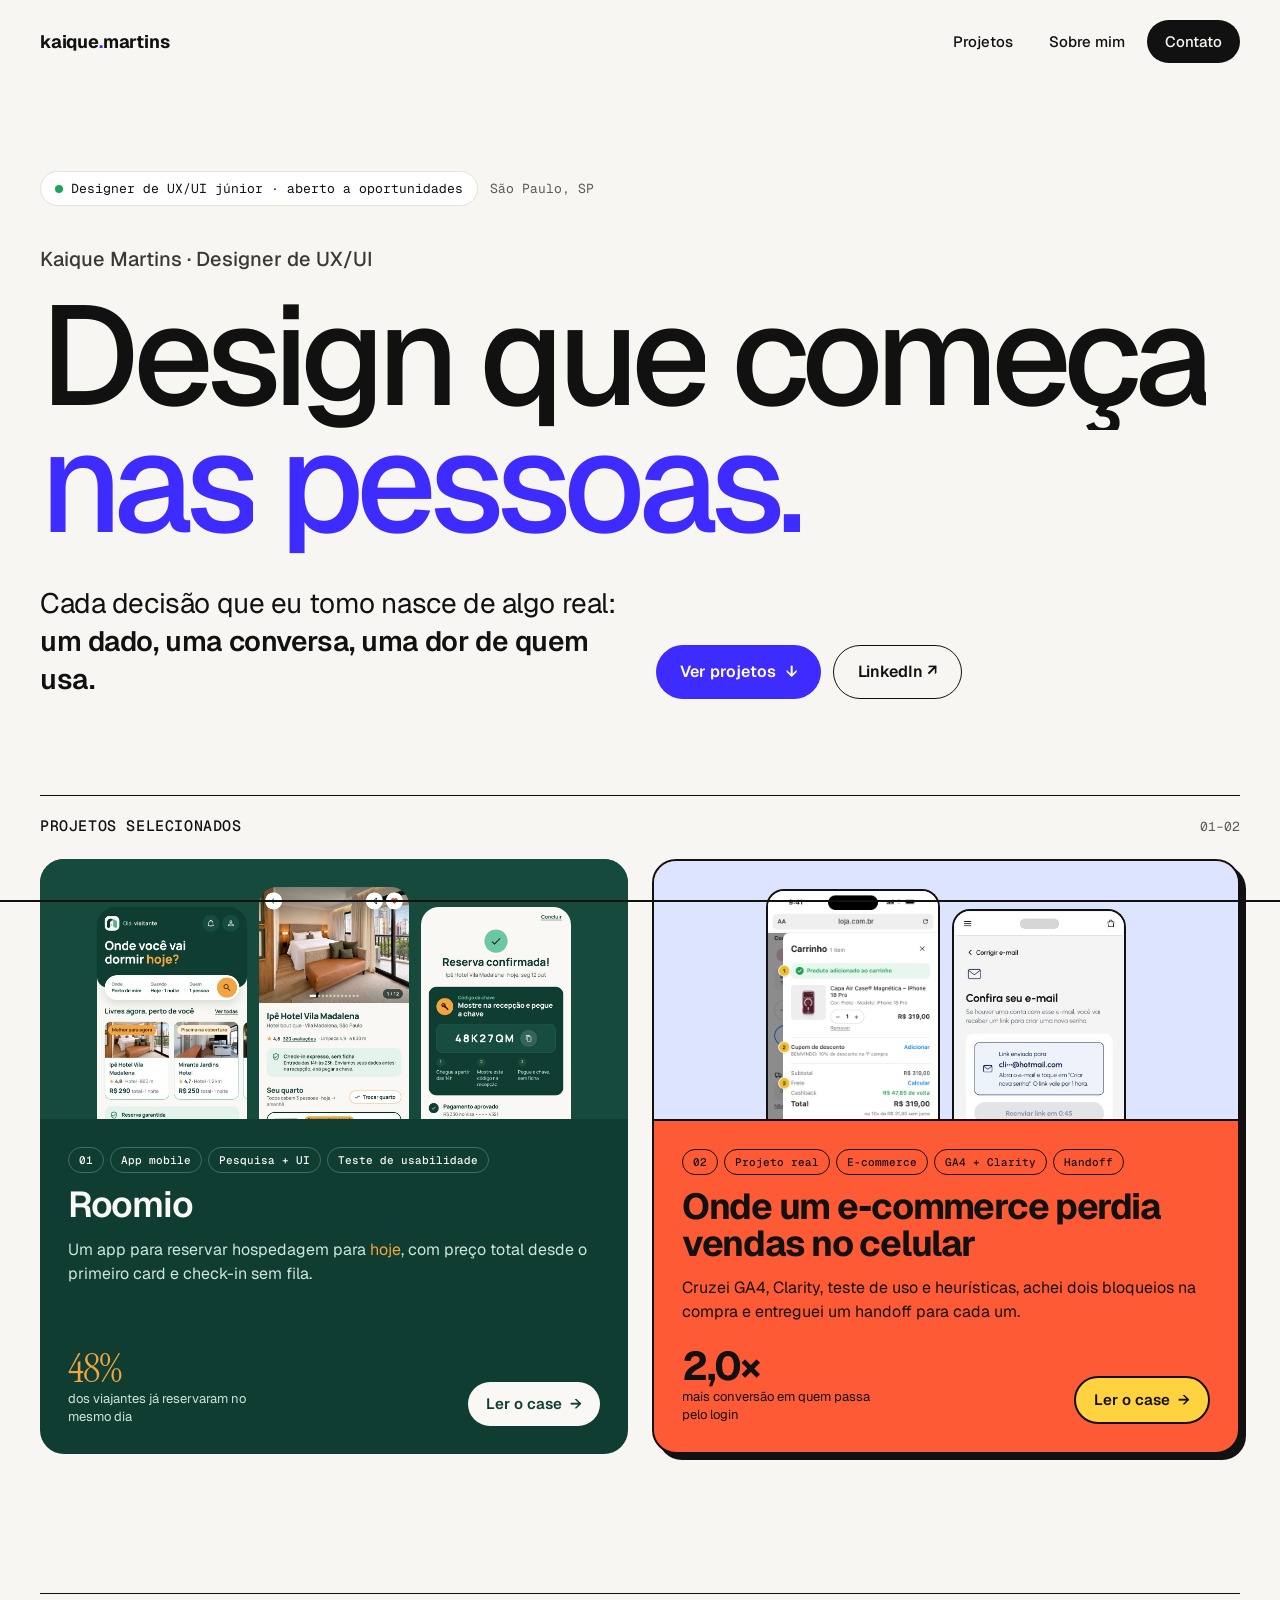
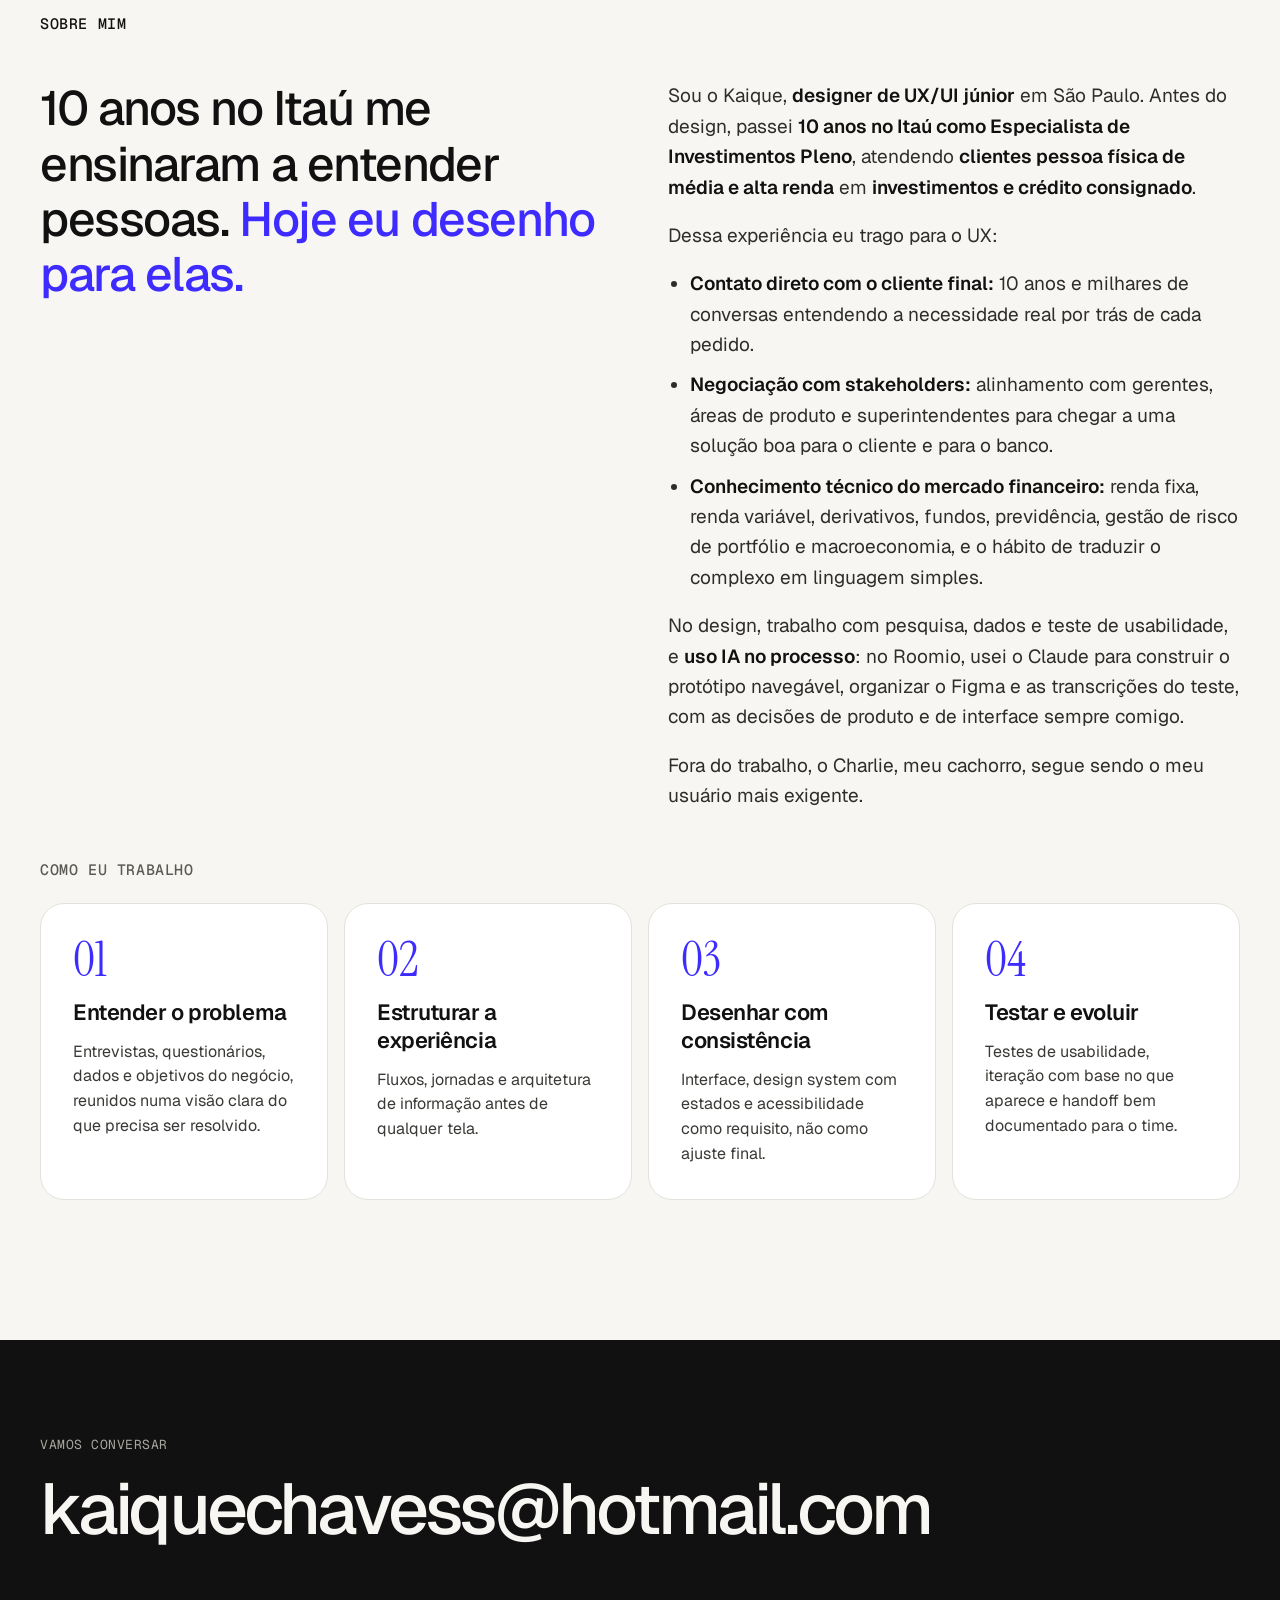
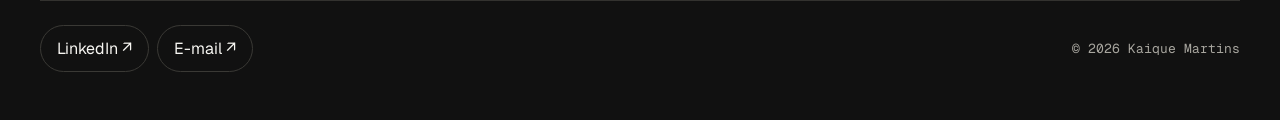
==== commit 7fb35f9b: "Home: cards de projeto menores, lado a lado Co-Authored-By: Claude Opus 5.5 <noreply@anthropic.com> " ====
--- a/index.html
+++ b/index.html
@@ -23,17 +23,44 @@
 section[style*="padding: 88px 32px 96px"]{padding-top:48px!important;padding-bottom:64px!important;gap:32px!important}
 section[style*="padding: 140px 32px 0"]{padding-top:88px!important}
 footer[style*="margin-top: 140px"]{margin-top:88px!important;padding:72px 20px 40px!important}
-a[href="roomio.html"]>div:first-child{padding:32px 24px!important;gap:32px!important}
-a[href="roomio.html"]>div:last-child{min-height:0!important;padding:32px 12px 0!important;gap:8px!important}
-a[href="roomio.html"]>div:last-child img{width:31%!important;max-width:none!important;border-radius:18px 18px 0 0!important}
-a[href="roomio.html"]>div:last-child img:nth-child(2){width:35%!important}
-a[href="ecommerce.html"]>div:first-child{padding:32px 24px!important;gap:32px!important}
-a[href="ecommerce.html"]>div:last-child{min-height:0!important;padding:32px 12px 0!important;border-left:0!important;border-top:2px solid #111111}
 a[href^="mailto"][style*="clamp(30px"]{font-size:clamp(18px,5.8vw,40px)!important;overflow-wrap:normal!important;word-break:normal!important}
 ol>li[style*="padding: 32px"]{padding:24px!important}
 }
 </style>
 <link rel="stylesheet" href="assets/motion/motion.css">
+<style>
+.pc-grid{display:grid;grid-template-columns:repeat(2,minmax(0,1fr));gap:24px;align-items:stretch}
+.pc{display:flex;flex-direction:column;text-decoration:none;border-radius:24px;overflow:hidden}
+.pc-roomio{background:#0F3D32;color:#FAF8F4}
+.pc-ecom{background:#FF5A36;color:#111111;border:2px solid #111111;box-shadow:6px 6px 0 #111111}
+.pc-vis{height:260px;display:flex;gap:12px;justify-content:center;align-items:flex-start;padding:28px 20px 0;box-sizing:border-box;overflow:hidden}
+.pc-roomio .pc-vis{background:#164A3D}
+.pc-ecom .pc-vis{background:#DCE4FF;border-bottom:2px solid #111111}
+.pc-vis img{width:28%;max-width:150px;aspect-ratio:248/540;object-fit:cover;object-position:top;border-radius:18px 18px 0 0;display:block}
+.pc-roomio .pc-vis img:nth-child(odd){transform:translateY(20px)}
+.pc-ecom .pc-vis img{width:36%;max-width:170px;aspect-ratio:430/860;border:2px solid #111111;border-bottom:0}
+.pc-ecom .pc-vis img:nth-child(2){transform:translateY(20px)}
+.pc-body{flex:1;display:flex;flex-direction:column;gap:14px;padding:28px 28px 28px}
+.pc-tags{display:flex;flex-wrap:wrap;gap:6px;font-family:'Geist Mono',monospace;font-size:11px;font-weight:500}
+.pc-tags span{padding:5px 10px;border-radius:999px}
+.pc-roomio .pc-tags span{border:1px solid #3F6E61}
+.pc-ecom .pc-tags span{border:1.5px solid #111111}
+.pc h3{margin:0;font-size:clamp(28px,3vw,36px);letter-spacing:-.035em;line-height:1.02}
+.pc-roomio h3{font-weight:600}
+.pc-ecom h3{font-weight:700}
+.pc p{margin:0;font-size:16px;line-height:1.5}
+.pc-roomio p{color:#CFE6DC}
+.pc-foot{margin-top:auto;padding-top:8px;display:flex;flex-wrap:wrap;gap:16px;align-items:flex-end;justify-content:space-between}
+.pc-stat{display:flex;flex-direction:column;gap:2px}
+.pc-stat b{font-size:40px;line-height:1;letter-spacing:-.03em;font-weight:700}
+.pc-stat span{font-size:13px;max-width:190px;line-height:1.35}
+.pc-roomio .pc-stat span{color:#CFE6DC}
+.pc-btn{display:inline-flex;align-items:center;gap:8px;min-height:44px;padding:0 18px;border-radius:999px;font-weight:600;font-size:15px}
+.pc-roomio .pc-btn{background:#FAF8F4;color:#0F3D32}
+.pc-ecom .pc-btn{background:#FFD23F;border:2px solid #111111;color:#111111}
+@media (max-width:860px){.pc-grid{grid-template-columns:1fr}}
+@media (max-width:640px){.pc-vis{height:210px;padding:24px 16px 0}.pc-body{padding:22px 20px 24px}.pc-stat b{font-size:34px}}
+</style>
 </head>
 <body>
 <div style="font-family: 'Geist', system-ui, sans-serif; color: #111111; background: #F7F6F2; min-height: 100vh">
@@ -71,54 +98,39 @@
 <span style="font-family: 'Geist Mono', monospace; font-size: 13px; color: #5C5A55">01–02</span>
 </div>
 
-<a href="roomio.html" aria-label="Abrir estudo de caso do Roomio" style="display: grid; grid-template-columns: repeat(auto-fit, minmax(320px, 1fr)); gap: 0; text-decoration: none; color: #FAF8F4; background: #0F3D32; border-radius: 28px; overflow: hidden">
-<div style="padding: 48px 44px; display: flex; flex-direction: column; justify-content: space-between; gap: 40px">
-<div style="display: flex; flex-direction: column; gap: 20px">
-<div style="display: flex; flex-wrap: wrap; gap: 8px; font-family: 'Geist Mono', monospace; font-size: 12px">
-<span style="padding: 6px 12px; border-radius: 999px; border: 1px solid #3F6E61">01</span>
-<span style="padding: 6px 12px; border-radius: 999px; border: 1px solid #3F6E61">App mobile</span>
-<span style="padding: 6px 12px; border-radius: 999px; border: 1px solid #3F6E61">Pesquisa + UI</span>
-<span style="padding: 6px 12px; border-radius: 999px; border: 1px solid #3F6E61">Teste de usabilidade</span>
-<span style="padding: 6px 12px; border-radius: 999px; border: 1px solid #3F6E61">2026</span>
-</div>
-<h3 style="margin: 0; font-size: clamp(48px, 6vw, 80px); font-weight: 600; letter-spacing: -0.04em; line-height: 0.95">Roomio</h3>
-<p style="margin: 0; font-size: 22px; line-height: 1.4; color: #CFE6DC; max-width: 440px">Um app para reservar hospedagem para <span style="color: #F2A541">hoje</span>, com preço total desde o primeiro card e check-in sem fila. Projeto completo, da pesquisa ao teste de usabilidade e à revisão das telas.</p>
-</div>
-<div style="display: flex; flex-wrap: wrap; gap: 32px; align-items: flex-end; justify-content: space-between">
-<div style="display: flex; flex-direction: column; gap: 4px"><span style="font-family: 'Instrument Serif', Georgia, serif; font-size: 56px; line-height: 1; color: #F2A541">53%</span><span style="font-size: 14px; color: #CFE6DC; max-width: 200px">dos viajantes já reservaram no mesmo dia</span></div>
-<span style="display: inline-flex; align-items: center; gap: 10px; min-height: 52px; padding: 0 22px; border-radius: 999px; background: #FAF8F4; color: #0F3D32; font-weight: 600">Ler o case <span aria-hidden="true">→</span></span>
-</div>
-</div>
-<div style="background: #164A3D; padding: 40px 24px 0; display: flex; gap: 16px; justify-content: center; align-items: flex-end; min-height: 460px">
-<img src="assets/v3/home.jpg" alt="" style="width: 30%; max-width: 180px; aspect-ratio: 248 / 540; object-fit: cover; object-position: top; border-radius: 24px 24px 0 0; transform: translateY(24px)">
-<img src="assets/v3/detalhe-topo.jpg" alt="" style="width: 34%; max-width: 210px; aspect-ratio: 248 / 540; object-fit: cover; object-position: top; border-radius: 26px 26px 0 0">
-<img src="assets/v3/confirmada.jpg" alt="" style="width: 30%; max-width: 180px; aspect-ratio: 248 / 540; object-fit: cover; object-position: top; border-radius: 24px 24px 0 0; transform: translateY(24px)">
+<div class="pc-grid">
+<a href="roomio.html" class="pc pc-roomio" aria-label="Abrir estudo de caso do Roomio">
+<div class="pc-vis">
+<img src="assets/v3/home.jpg" alt="">
+<img src="assets/v3/detalhe-topo.jpg" alt="">
+<img src="assets/v3/confirmada.jpg" alt="">
+</div>
+<div class="pc-body">
+<div class="pc-tags"><span>01</span><span>App mobile</span><span>Pesquisa + UI</span><span>Teste de usabilidade</span></div>
+<h3>Roomio</h3>
+<p>Um app para reservar hospedagem para <span style="color: #F2A541">hoje</span>, com preço total desde o primeiro card e check-in sem fila.</p>
+<div class="pc-foot">
+<div class="pc-stat"><b style="font-family: 'Instrument Serif', Georgia, serif; font-weight: 400; color: #F2A541">53%</b><span>dos viajantes já reservaram no mesmo dia</span></div>
+<span class="pc-btn">Ler o case <span aria-hidden="true">→</span></span>
+</div>
 </div>
 </a>
-
-<a href="ecommerce.html" aria-label="Abrir estudo de caso do e-commerce de acessórios" style="display: grid; grid-template-columns: repeat(auto-fit, minmax(320px, 1fr)); gap: 0; text-decoration: none; color: #111111; background: #FF5A36; border: 2px solid #111111; border-radius: 28px; overflow: hidden; box-shadow: 6px 6px 0 #111111">
-<div style="padding: 48px 44px; display: flex; flex-direction: column; justify-content: space-between; gap: 40px">
-<div style="display: flex; flex-direction: column; gap: 20px">
-<div style="display: flex; flex-wrap: wrap; gap: 8px; font-family: 'Geist Mono', monospace; font-size: 12px; font-weight: 500">
-<span style="padding: 6px 12px; border-radius: 999px; border: 1.5px solid #111111">02</span>
-<span style="padding: 6px 12px; border-radius: 999px; border: 1.5px solid #111111">E-commerce</span>
-<span style="padding: 6px 12px; border-radius: 999px; border: 1.5px solid #111111">GA4 + Clarity</span>
-<span style="padding: 6px 12px; border-radius: 999px; border: 1.5px solid #111111">Handoff</span>
-<span style="padding: 6px 12px; border-radius: 999px; border: 1.5px solid #111111">2026</span>
-</div>
-<h3 style="margin: 0; font-size: clamp(40px, 5vw, 64px); font-weight: 700; letter-spacing: -0.04em; line-height: 0.98">Onde um e‑commerce perdia vendas no celular</h3>
-<p style="margin: 0; font-size: 20px; line-height: 1.45; max-width: 460px">Projeto freelance real para uma loja de acessórios. Cruzei GA4, Clarity, teste de uso e heurísticas, achei dois bloqueios na compra e entreguei um handoff para cada um.</p>
-</div>
-<div style="display: flex; flex-wrap: wrap; gap: 32px; align-items: flex-end; justify-content: space-between">
-<div style="display: flex; flex-direction: column; gap: 4px"><span style="font-size: 56px; font-weight: 700; letter-spacing: -0.04em; line-height: 1">2,2×</span><span style="font-size: 14px; max-width: 220px">mais conversão em quem passa pelo login</span></div>
-<span style="display: inline-flex; align-items: center; gap: 10px; min-height: 52px; padding: 0 22px; border-radius: 999px; background: #FFD23F; border: 2px solid #111111; color: #111111; font-weight: 600">Ler o case <span aria-hidden="true">→</span></span>
-</div>
-</div>
-<div style="background: #DCE4FF; border-left: 2px solid #111111; padding: 40px 24px 0; display: flex; gap: 16px; justify-content: center; align-items: flex-end; min-height: 460px">
-<img src="assets/ecommerce/adicionado.png" alt="" style="width: 44%; max-width: 250px; aspect-ratio: 430 / 860; object-fit: cover; object-position: top; border: 2px solid #111111; border-bottom: 0; border-radius: 24px 24px 0 0">
-<img src="assets/ecommerce/hero-senha.png" alt="" style="width: 44%; max-width: 250px; aspect-ratio: 430 / 860; object-fit: cover; object-position: top; border: 2px solid #111111; border-bottom: 0; border-radius: 24px 24px 0 0; transform: translateY(24px)">
+<a href="ecommerce.html" class="pc pc-ecom" aria-label="Abrir estudo de caso do e-commerce de acessórios">
+<div class="pc-vis">
+<img src="assets/ecommerce/adicionado.png" alt="">
+<img src="assets/ecommerce/hero-senha.png" alt="">
+</div>
+<div class="pc-body">
+<div class="pc-tags"><span>02</span><span>Projeto real</span><span>E-commerce</span><span>GA4 + Clarity</span><span>Handoff</span></div>
+<h3>Onde um e&#8209;commerce perdia vendas no celular</h3>
+<p>Cruzei GA4, Clarity, teste de uso e heurísticas, achei dois bloqueios na compra e entreguei um handoff para cada um.</p>
+<div class="pc-foot">
+<div class="pc-stat"><b>2,2×</b><span>mais conversão em quem passa pelo login</span></div>
+<span class="pc-btn">Ler o case <span aria-hidden="true">→</span></span>
+</div>
 </div>
 </a>
+</div>
 </section>
 
 <section id="sobre" style="max-width: 1200px; margin: 0 auto; padding: 140px 32px 0; display: flex; flex-direction: column; gap: 48px">
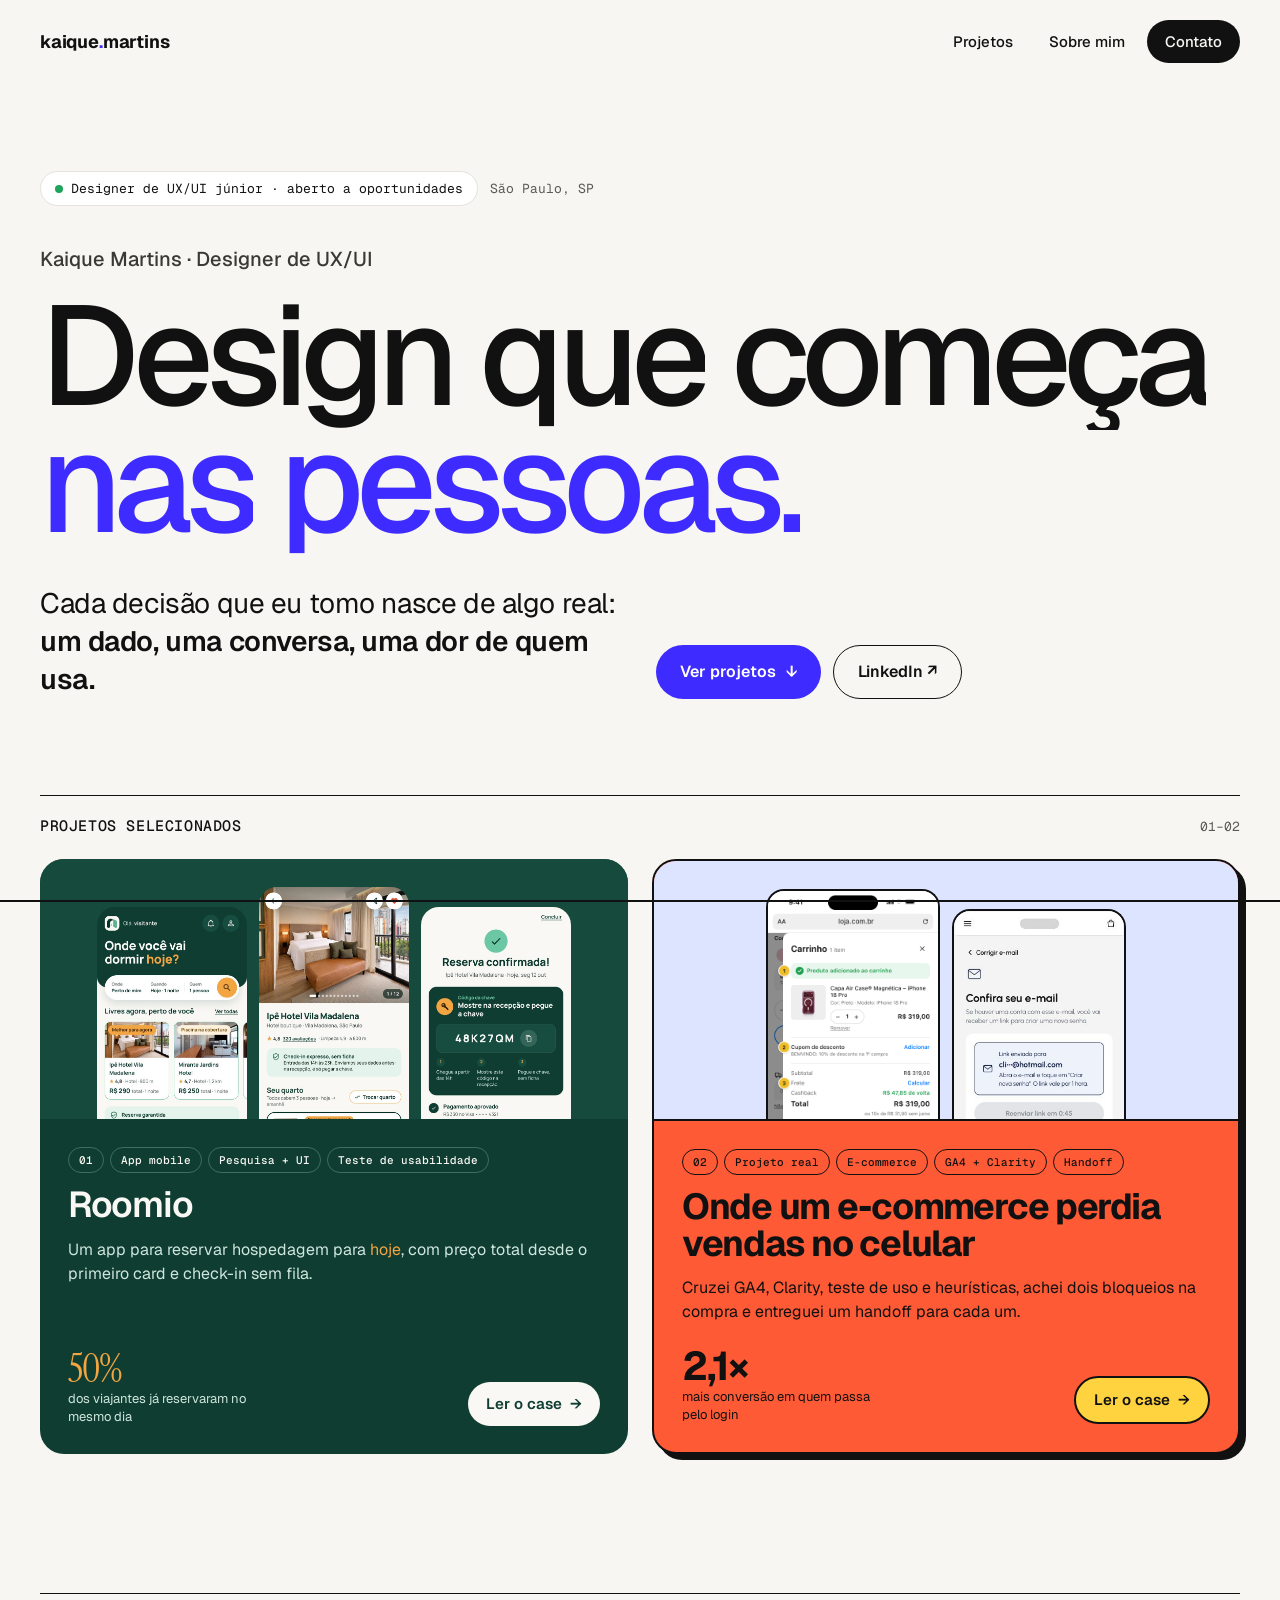
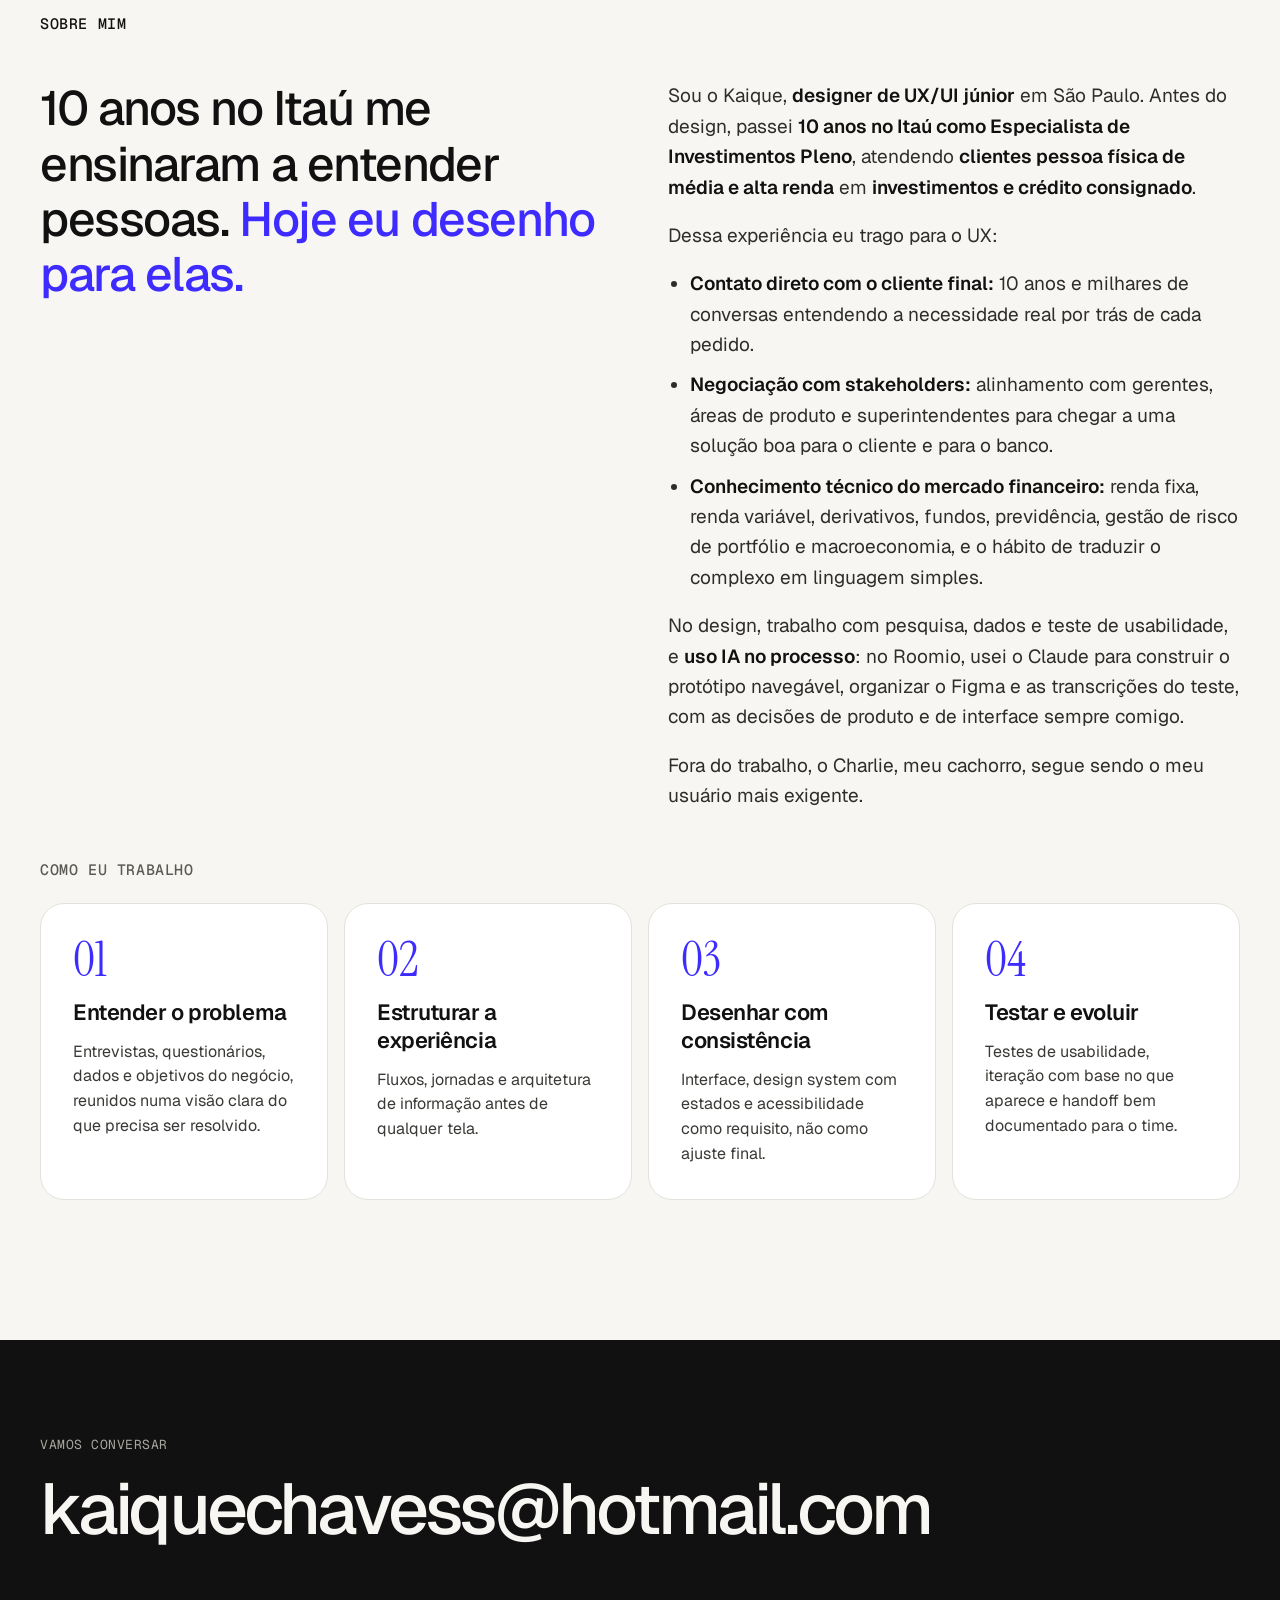
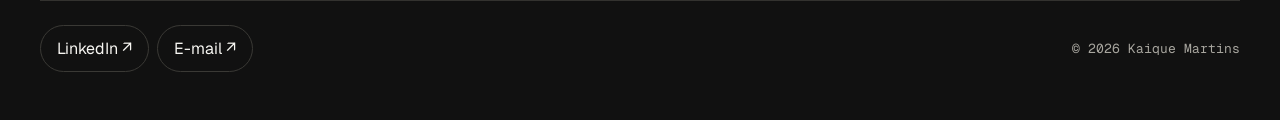
==== commit ec3dba4c: "Home: tira a transição ao clicar nos cases Co-Authored-By: Claude Opus 5.5 <noreply@anthropic.com> C" ====
--- a/index.html
+++ b/index.html
@@ -59,7 +59,24 @@
 .pc-roomio .pc-btn{background:#FAF8F4;color:#0F3D32}
 .pc-ecom .pc-btn{background:#FFD23F;border:2px solid #111111;color:#111111}
 @media (max-width:860px){.pc-grid{grid-template-columns:1fr}}
-@media (max-width:640px){.pc-vis{height:210px;padding:24px 16px 0}.pc-body{padding:22px 20px 24px}.pc-stat b{font-size:34px}}
+@media (max-width:640px){
+.pc-grid{gap:20px}
+.pc{border-radius:20px}
+.pc-vis{height:150px;gap:8px;padding:18px 16px 0}
+.pc-vis img{border-radius:12px 12px 0 0}
+.pc-roomio .pc-vis img:nth-child(odd){transform:translateY(12px)}
+.pc-ecom .pc-vis img:nth-child(2){transform:translateY(12px)}
+.pc-body{gap:10px;padding:18px 18px 20px}
+.pc-tags{gap:5px;font-size:10px}
+.pc-tags span{padding:4px 8px}
+.pc-tags span:nth-child(n+4){display:none}
+.pc h3{font-size:24px}
+.pc p{font-size:15px;line-height:1.45}
+.pc-foot{flex-wrap:nowrap;gap:12px;align-items:center;padding-top:4px}
+.pc-stat b{font-size:28px}
+.pc-stat span{font-size:12px;max-width:150px}
+.pc-btn{min-height:40px;padding:0 14px;font-size:14px;white-space:nowrap;flex:none}
+}
 </style>
 </head>
 <body>
@@ -194,7 +211,7 @@
 </div>
 </footer>
 </div>
-<script>window.FX_ON=["hero","reveal","cards","count","wipe"];</script>
+<script>window.FX_ON=["hero","reveal","cards","count"];</script>
 <script src="assets/motion/motion.js"></script>
 </body>
 </html>
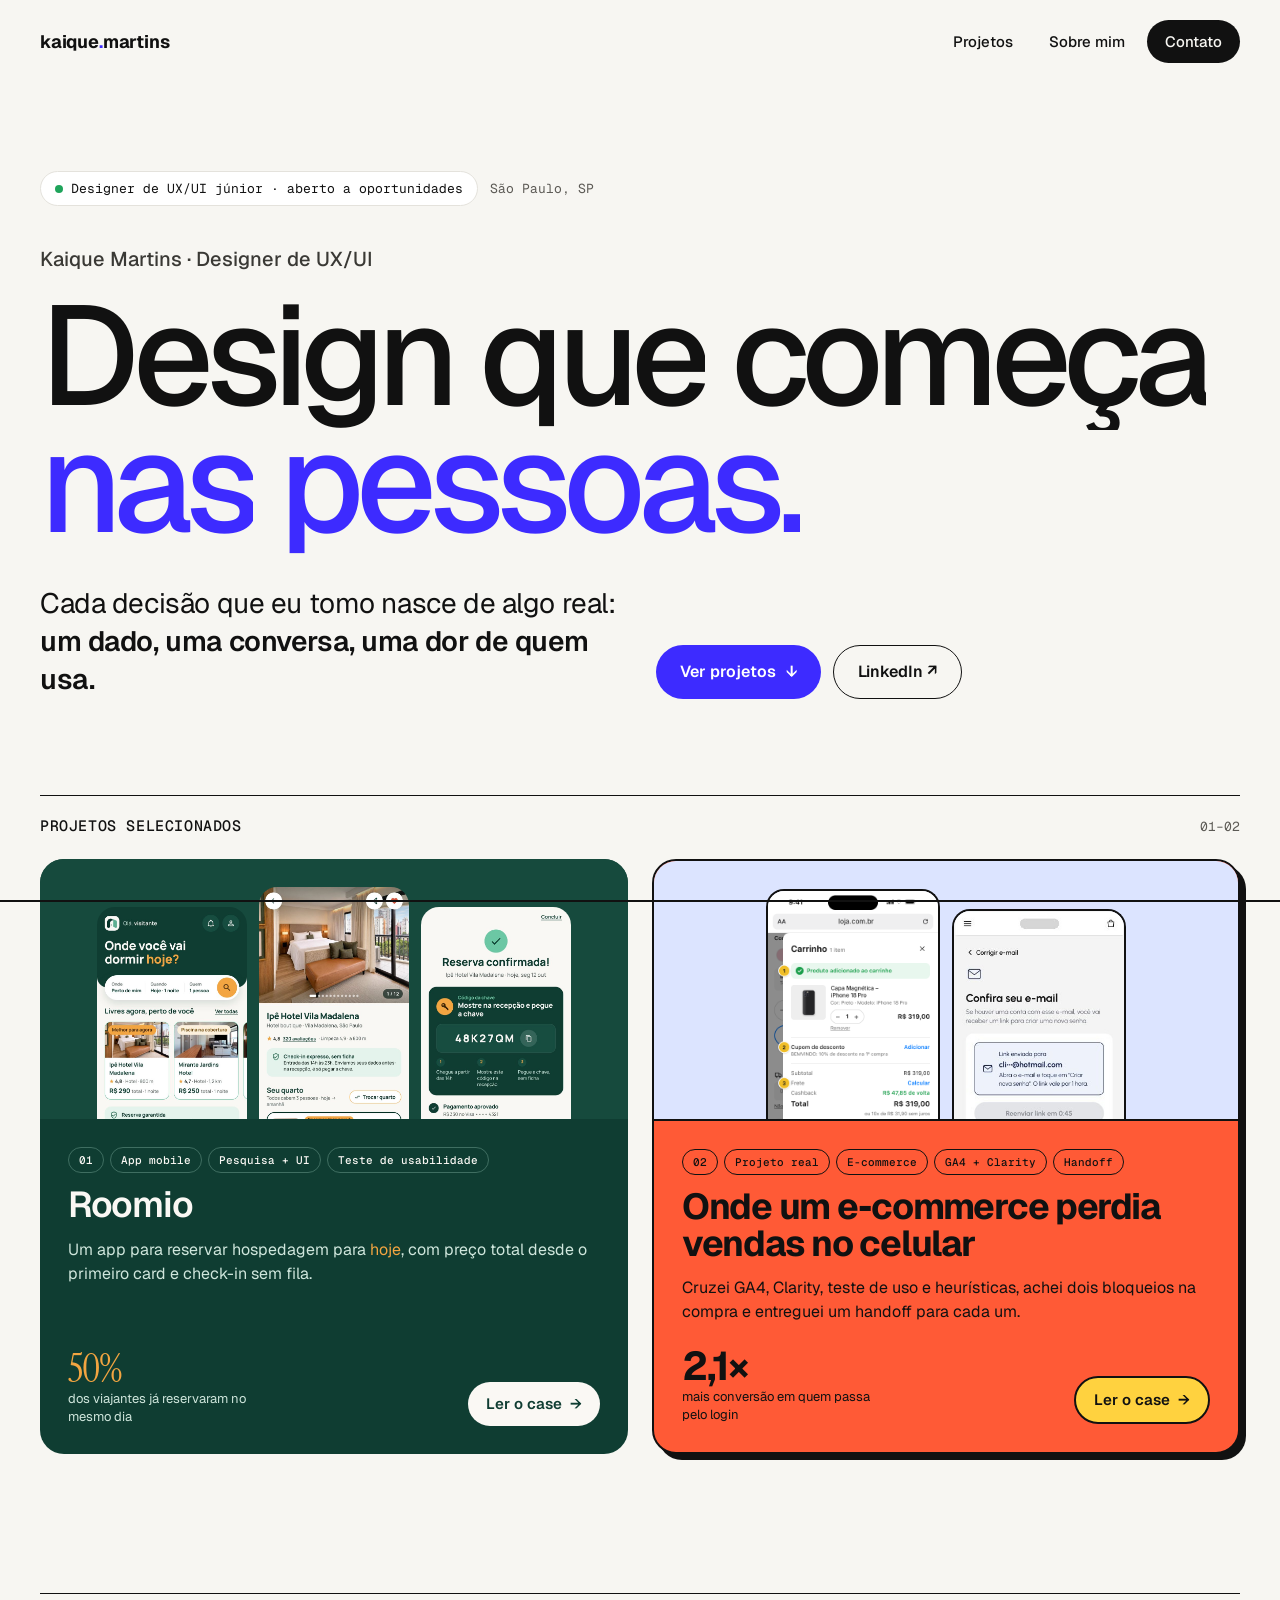
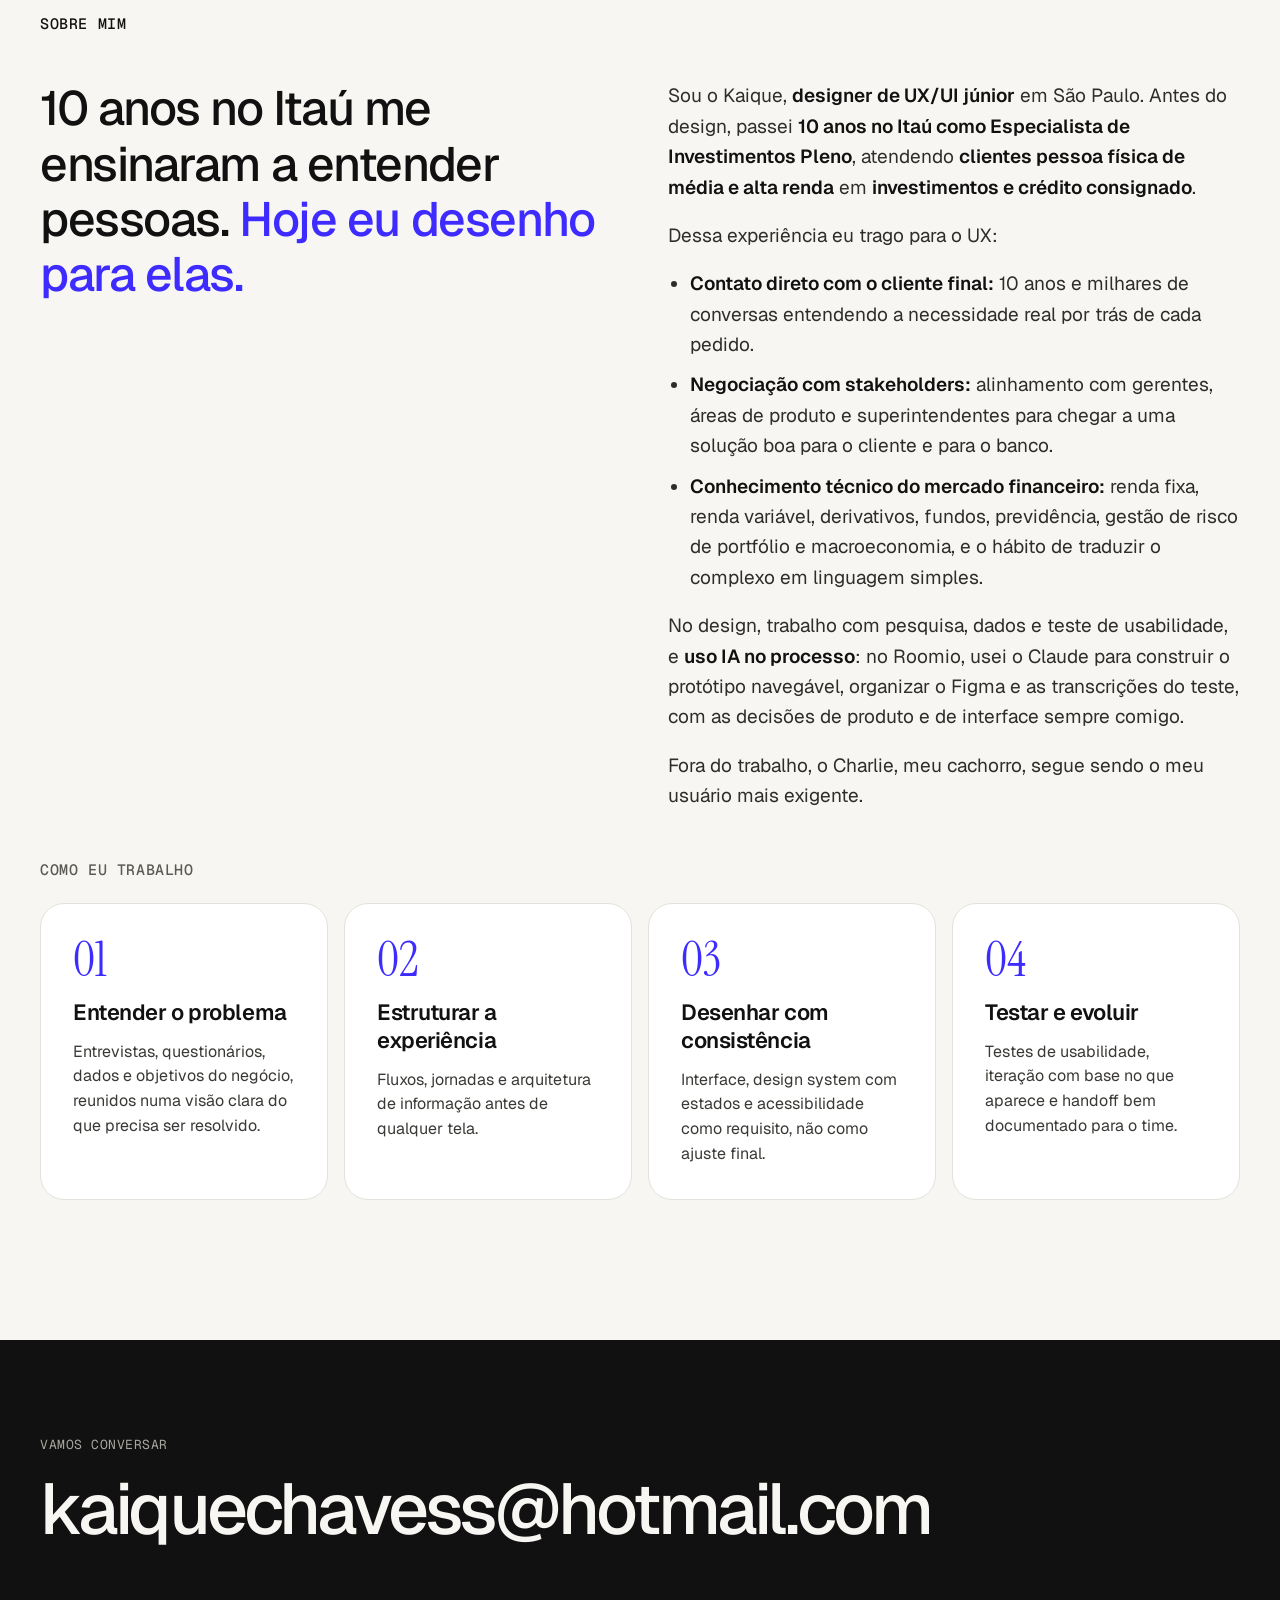
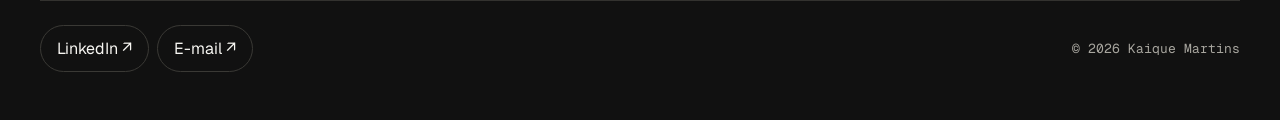
==== commit 1dbfcc13: "Força o navegador a baixar as imagens novas do case de e-commerce Co-Authored-By: Claude Opus 5.5 <n" ====
--- a/index.html
+++ b/index.html
@@ -134,7 +134,7 @@
 </a>
 <a href="ecommerce.html" class="pc pc-ecom" aria-label="Abrir estudo de caso do e-commerce de acessórios">
 <div class="pc-vis">
-<img src="assets/ecommerce/adicionado.png" alt="">
+<img src="assets/ecommerce/adicionado.png?v=2" alt="">
 <img src="assets/ecommerce/hero-senha.png" alt="">
 </div>
 <div class="pc-body">
